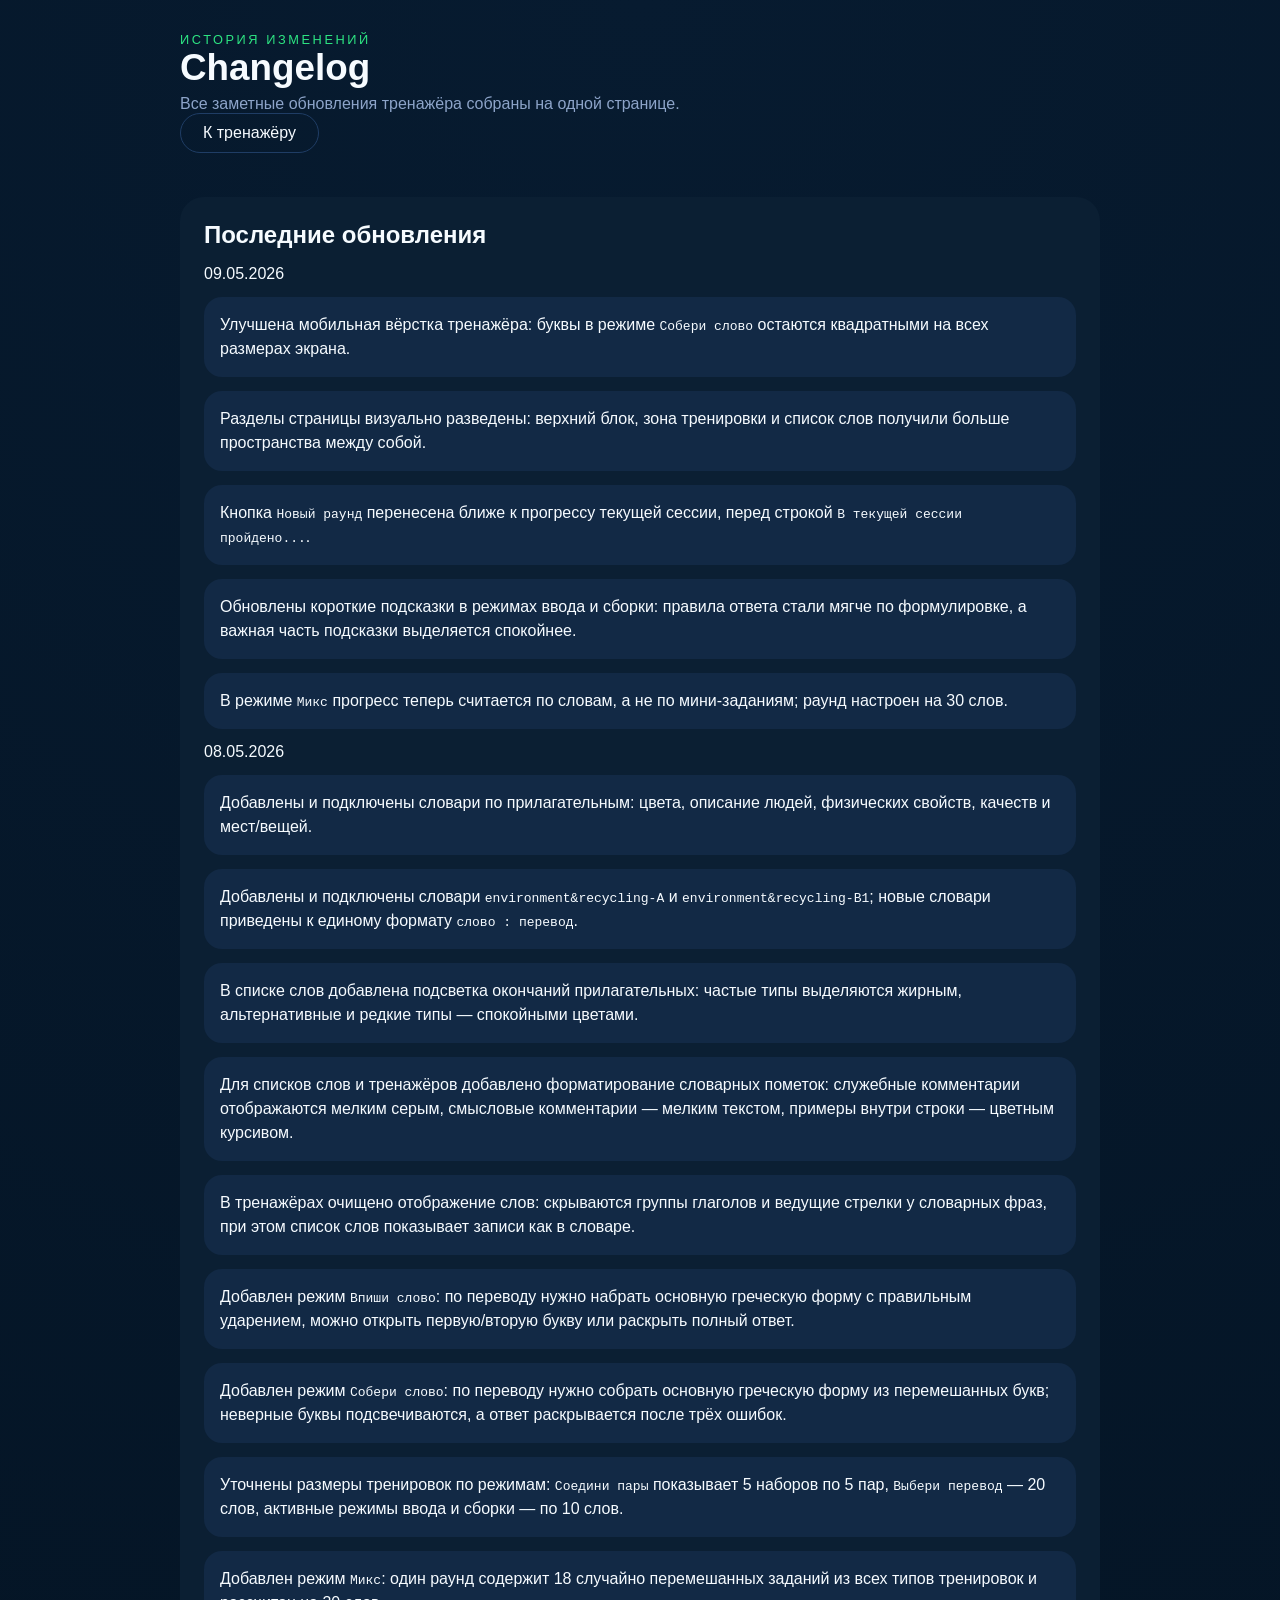
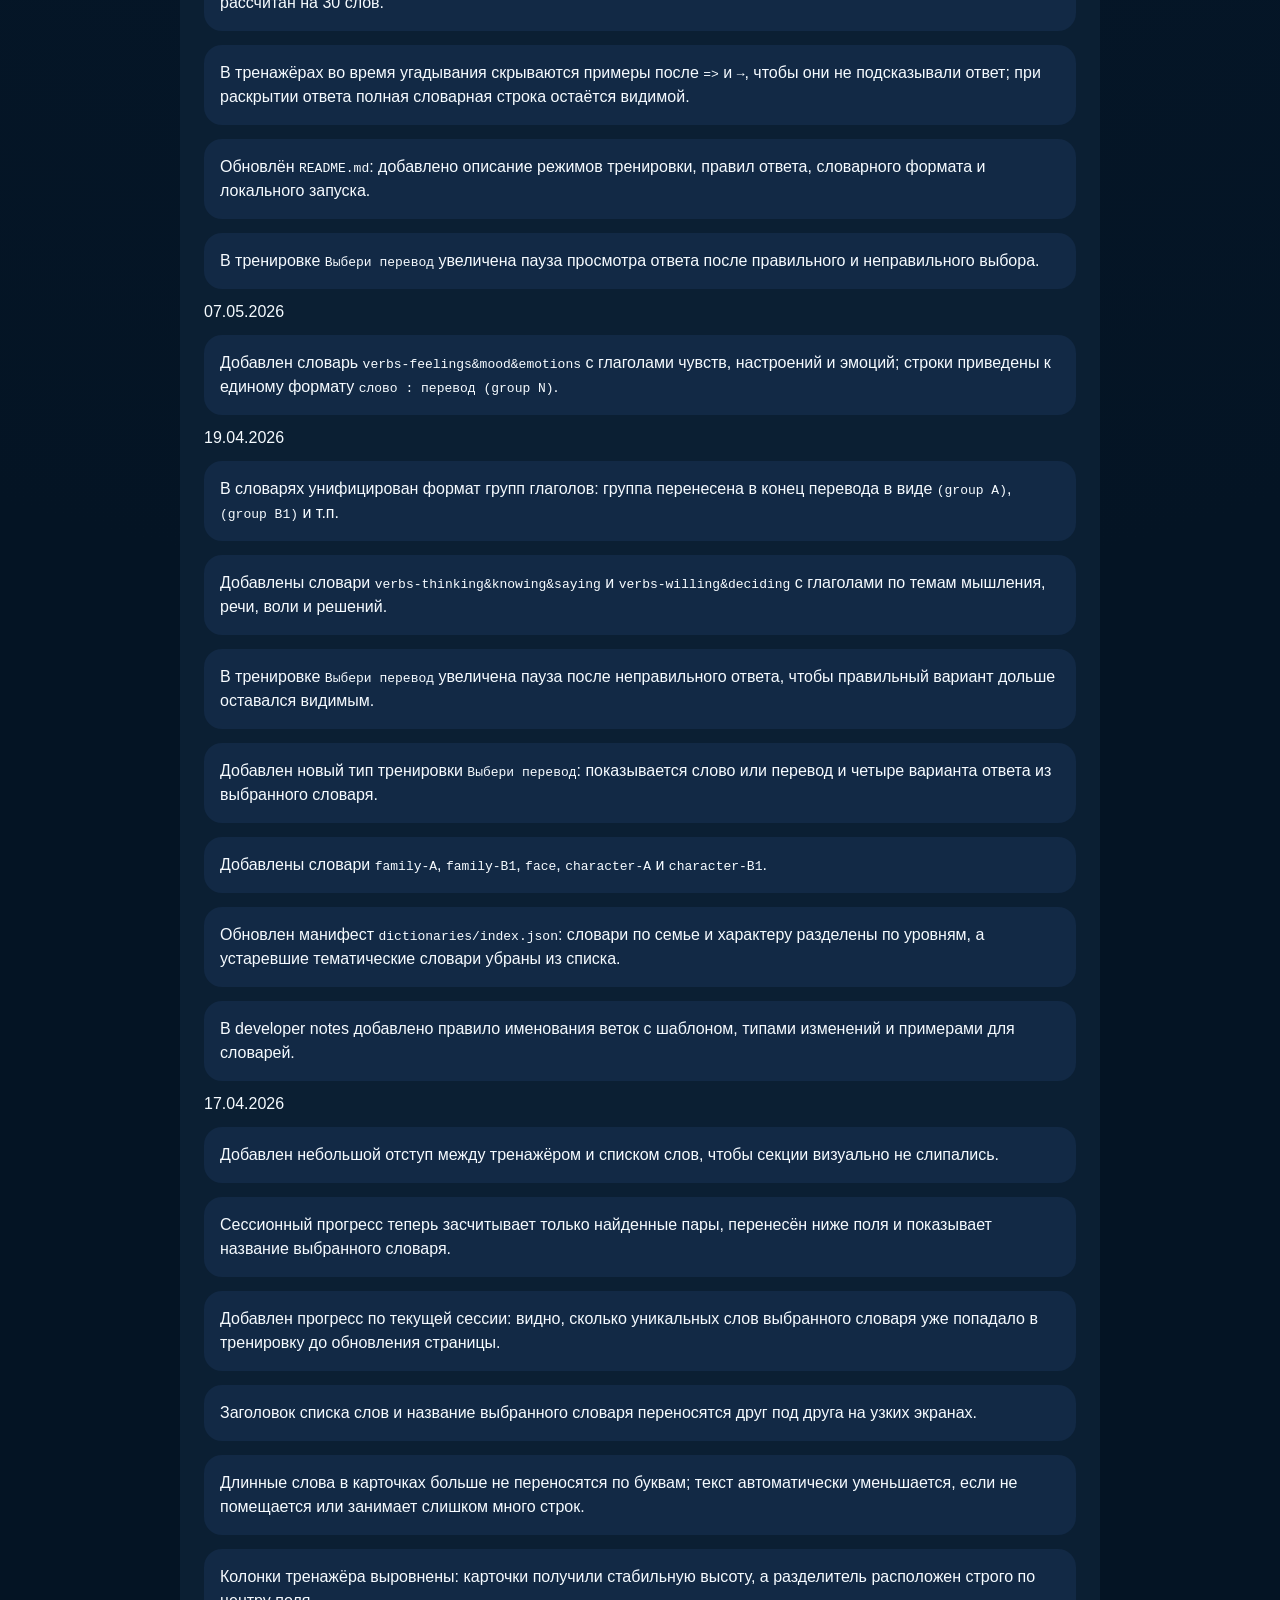
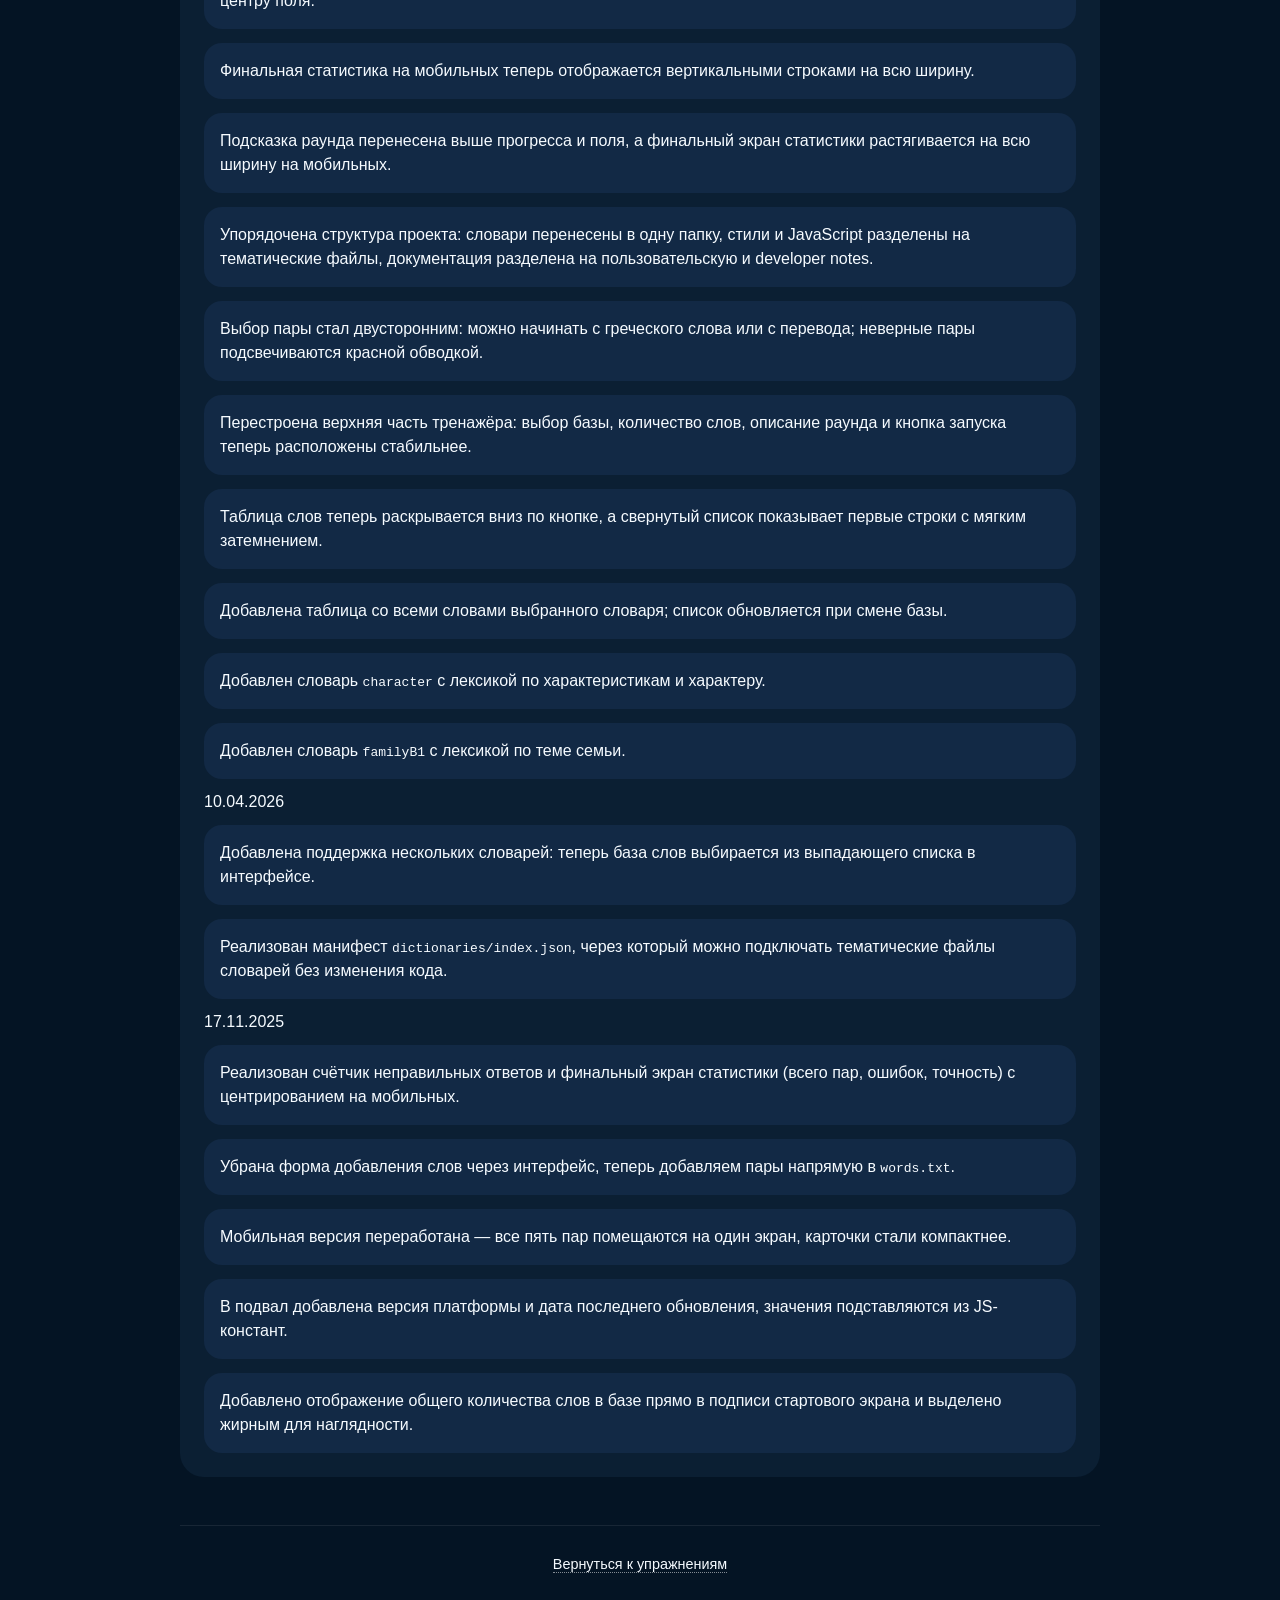
==== changelog.html @ 49ef71b6 "fix: improve mobile training layout and mix progress" ====
<!DOCTYPE html>
<html lang="ru">
<head>
  <meta charset="UTF-8" />
  <meta name="viewport" content="width=device-width, initial-scale=1.0" />
  <title>Greek Match Trainer — Changelog</title>
  <link rel="stylesheet" href="src/styles/main.css" />
</head>
<body>
  <main class="app">
    <header class="hero">
      <div>
        <p class="tag">История изменений</p>
        <h1>Changelog</h1>
        <p class="subtitle">Все заметные обновления тренажёра собраны на одной странице.</p>
      </div>
      <button class="secondary" type="button" onclick="window.location.href='index.html';">К тренажёру</button>
    </header>

    <section class="changelog-section">
      <h2>Последние обновления</h2>
      <ul class="changelog-list">
        09.05.2026
        <li>Улучшена мобильная вёрстка тренажёра: буквы в режиме <code>Собери слово</code> остаются квадратными на всех размерах экрана.</li>
        <li>Разделы страницы визуально разведены: верхний блок, зона тренировки и список слов получили больше пространства между собой.</li>
        <li>Кнопка <code>Новый раунд</code> перенесена ближе к прогрессу текущей сессии, перед строкой <code>В текущей сессии пройдено...</code>.</li>
        <li>Обновлены короткие подсказки в режимах ввода и сборки: правила ответа стали мягче по формулировке, а важная часть подсказки выделяется спокойнее.</li>
        <li>В режиме <code>Микс</code> прогресс теперь считается по словам, а не по мини-заданиям; раунд настроен на 30 слов.</li>
        08.05.2026
        <li>Добавлены и подключены словари по прилагательным: цвета, описание людей, физических свойств, качеств и мест/вещей.</li>
        <li>Добавлены и подключены словари <code>environment&amp;recycling-A</code> и <code>environment&amp;recycling-B1</code>; новые словари приведены к единому формату <code>слово : перевод</code>.</li>
        <li>В списке слов добавлена подсветка окончаний прилагательных: частые типы выделяются жирным, альтернативные и редкие типы — спокойными цветами.</li>
        <li>Для списков слов и тренажёров добавлено форматирование словарных пометок: служебные комментарии отображаются мелким серым, смысловые комментарии — мелким текстом, примеры внутри строки — цветным курсивом.</li>
        <li>В тренажёрах очищено отображение слов: скрываются группы глаголов и ведущие стрелки у словарных фраз, при этом список слов показывает записи как в словаре.</li>
        <li>Добавлен режим <code>Впиши слово</code>: по переводу нужно набрать основную греческую форму с правильным ударением, можно открыть первую/вторую букву или раскрыть полный ответ.</li>
        <li>Добавлен режим <code>Собери слово</code>: по переводу нужно собрать основную греческую форму из перемешанных букв; неверные буквы подсвечиваются, а ответ раскрывается после трёх ошибок.</li>
        <li>Уточнены размеры тренировок по режимам: <code>Соедини пары</code> показывает 5 наборов по 5 пар, <code>Выбери перевод</code> — 20 слов, активные режимы ввода и сборки — по 10 слов.</li>
        <li>Добавлен режим <code>Микс</code>: один раунд содержит 18 случайно перемешанных заданий из всех типов тренировок и рассчитан на 30 слов.</li>
        <li>В тренажёрах во время угадывания скрываются примеры после <code>=&gt;</code> и <code>→</code>, чтобы они не подсказывали ответ; при раскрытии ответа полная словарная строка остаётся видимой.</li>
        <li>Обновлён <code>README.md</code>: добавлено описание режимов тренировки, правил ответа, словарного формата и локального запуска.</li>
        <li>В тренировке <code>Выбери перевод</code> увеличена пауза просмотра ответа после правильного и неправильного выбора.</li>
        07.05.2026
        <li>Добавлен словарь <code>verbs-feelings&amp;mood&amp;emotions</code> с глаголами чувств, настроений и эмоций; строки приведены к единому формату <code>слово : перевод (group N)</code>.</li>
        19.04.2026
        <li>В словарях унифицирован формат групп глаголов: группа перенесена в конец перевода в виде <code>(group A)</code>, <code>(group B1)</code> и т.п.</li>
        <li>Добавлены словари <code>verbs-thinking&amp;knowing&amp;saying</code> и <code>verbs-willing&amp;deciding</code> с глаголами по темам мышления, речи, воли и решений.</li>
        <li>В тренировке <code>Выбери перевод</code> увеличена пауза после неправильного ответа, чтобы правильный вариант дольше оставался видимым.</li>
        <li>Добавлен новый тип тренировки <code>Выбери перевод</code>: показывается слово или перевод и четыре варианта ответа из выбранного словаря.</li>
        <li>Добавлены словари <code>family-A</code>, <code>family-B1</code>, <code>face</code>, <code>character-A</code> и <code>character-B1</code>.</li>
        <li>Обновлен манифест <code>dictionaries/index.json</code>: словари по семье и характеру разделены по уровням, а устаревшие тематические словари убраны из списка.</li>
        <li>В developer notes добавлено правило именования веток с шаблоном, типами изменений и примерами для словарей.</li>
        17.04.2026
        <li>Добавлен небольшой отступ между тренажёром и списком слов, чтобы секции визуально не слипались.</li>
        <li>Сессионный прогресс теперь засчитывает только найденные пары, перенесён ниже поля и показывает название выбранного словаря.</li>
        <li>Добавлен прогресс по текущей сессии: видно, сколько уникальных слов выбранного словаря уже попадало в тренировку до обновления страницы.</li>
        <li>Заголовок списка слов и название выбранного словаря переносятся друг под друга на узких экранах.</li>
        <li>Длинные слова в карточках больше не переносятся по буквам; текст автоматически уменьшается, если не помещается или занимает слишком много строк.</li>
        <li>Колонки тренажёра выровнены: карточки получили стабильную высоту, а разделитель расположен строго по центру поля.</li>
        <li>Финальная статистика на мобильных теперь отображается вертикальными строками на всю ширину.</li>
        <li>Подсказка раунда перенесена выше прогресса и поля, а финальный экран статистики растягивается на всю ширину на мобильных.</li>
        <li>Упорядочена структура проекта: словари перенесены в одну папку, стили и JavaScript разделены на тематические файлы, документация разделена на пользовательскую и developer notes.</li>
        <li>Выбор пары стал двусторонним: можно начинать с греческого слова или с перевода; неверные пары подсвечиваются красной обводкой.</li>
        <li>Перестроена верхняя часть тренажёра: выбор базы, количество слов, описание раунда и кнопка запуска теперь расположены стабильнее.</li>
        <li>Таблица слов теперь раскрывается вниз по кнопке, а свернутый список показывает первые строки с мягким затемнением.</li>
        <li>Добавлена таблица со всеми словами выбранного словаря; список обновляется при смене базы.</li>
        <li>Добавлен словарь <code>character</code> с лексикой по характеристикам и характеру.</li>
        <li>Добавлен словарь <code>familyB1</code> с лексикой по теме семьи.</li>
        10.04.2026
        <li>Добавлена поддержка нескольких словарей: теперь база слов выбирается из выпадающего списка в интерфейсе.</li>
        <li>Реализован манифест <code>dictionaries/index.json</code>, через который можно подключать тематические файлы словарей без изменения кода.</li>
        17.11.2025
        <li>Реализован счётчик неправильных ответов и финальный экран статистики (всего пар, ошибок, точность) с центрированием на мобильных.</li>
        <li>Убрана форма добавления слов через интерфейс, теперь добавляем пары напрямую в <code>words.txt</code>.</li>
        <li>Мобильная версия переработана — все пять пар помещаются на один экран, карточки стали компактнее.</li>
        <li>В подвал добавлена версия платформы и дата последнего обновления, значения подставляются из JS-констант.</li>
        <li>Добавлено отображение общего количества слов в базе прямо в подписи стартового экрана и выделено жирным для наглядности.</li>
      </ul>
    </section>

    <footer class="app-footer">
      <p><a class="app-footer__link" href="index.html">Вернуться к упражнениям</a></p>
    </footer>
  </main>
</body>
</html>
---- src/styles/main.css ----
@import "./variables.css";
@import "./base.css";
@import "./layout.css";
@import "./components.css";
@import "./responsive.css";
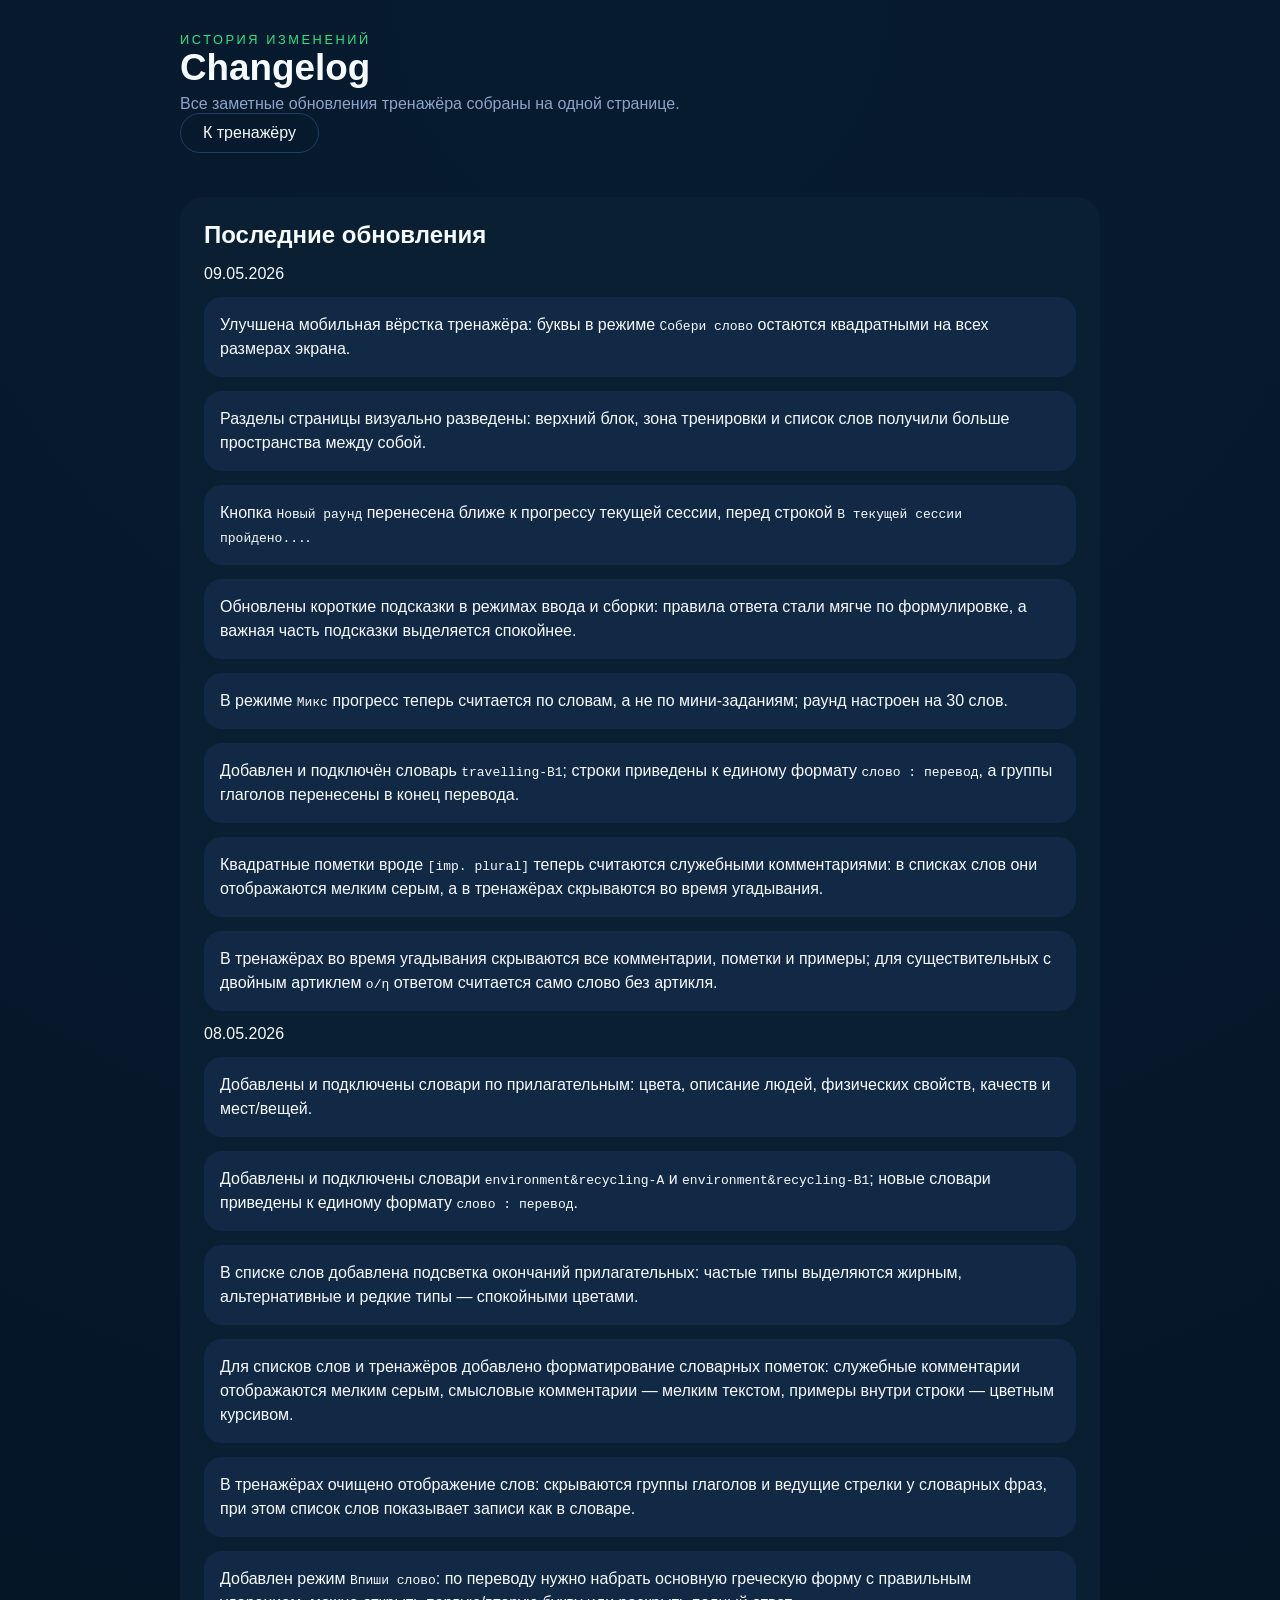
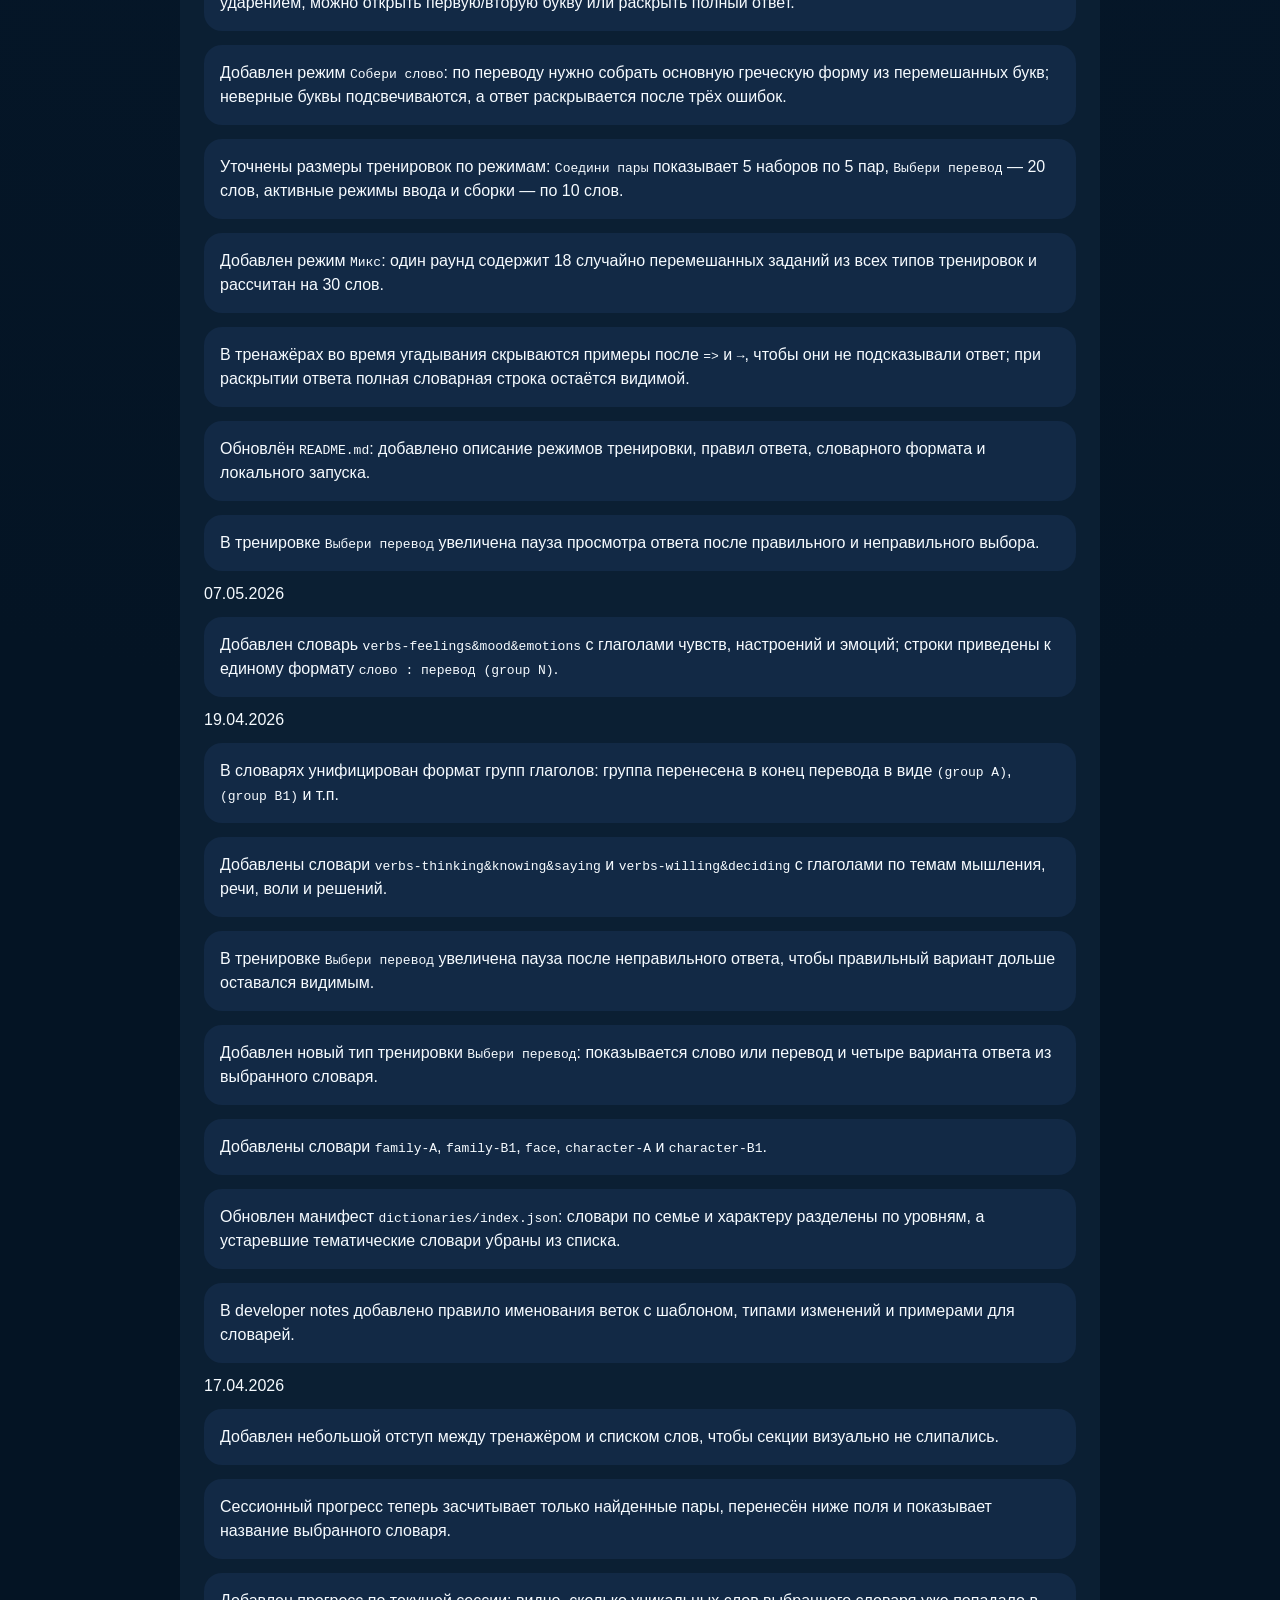
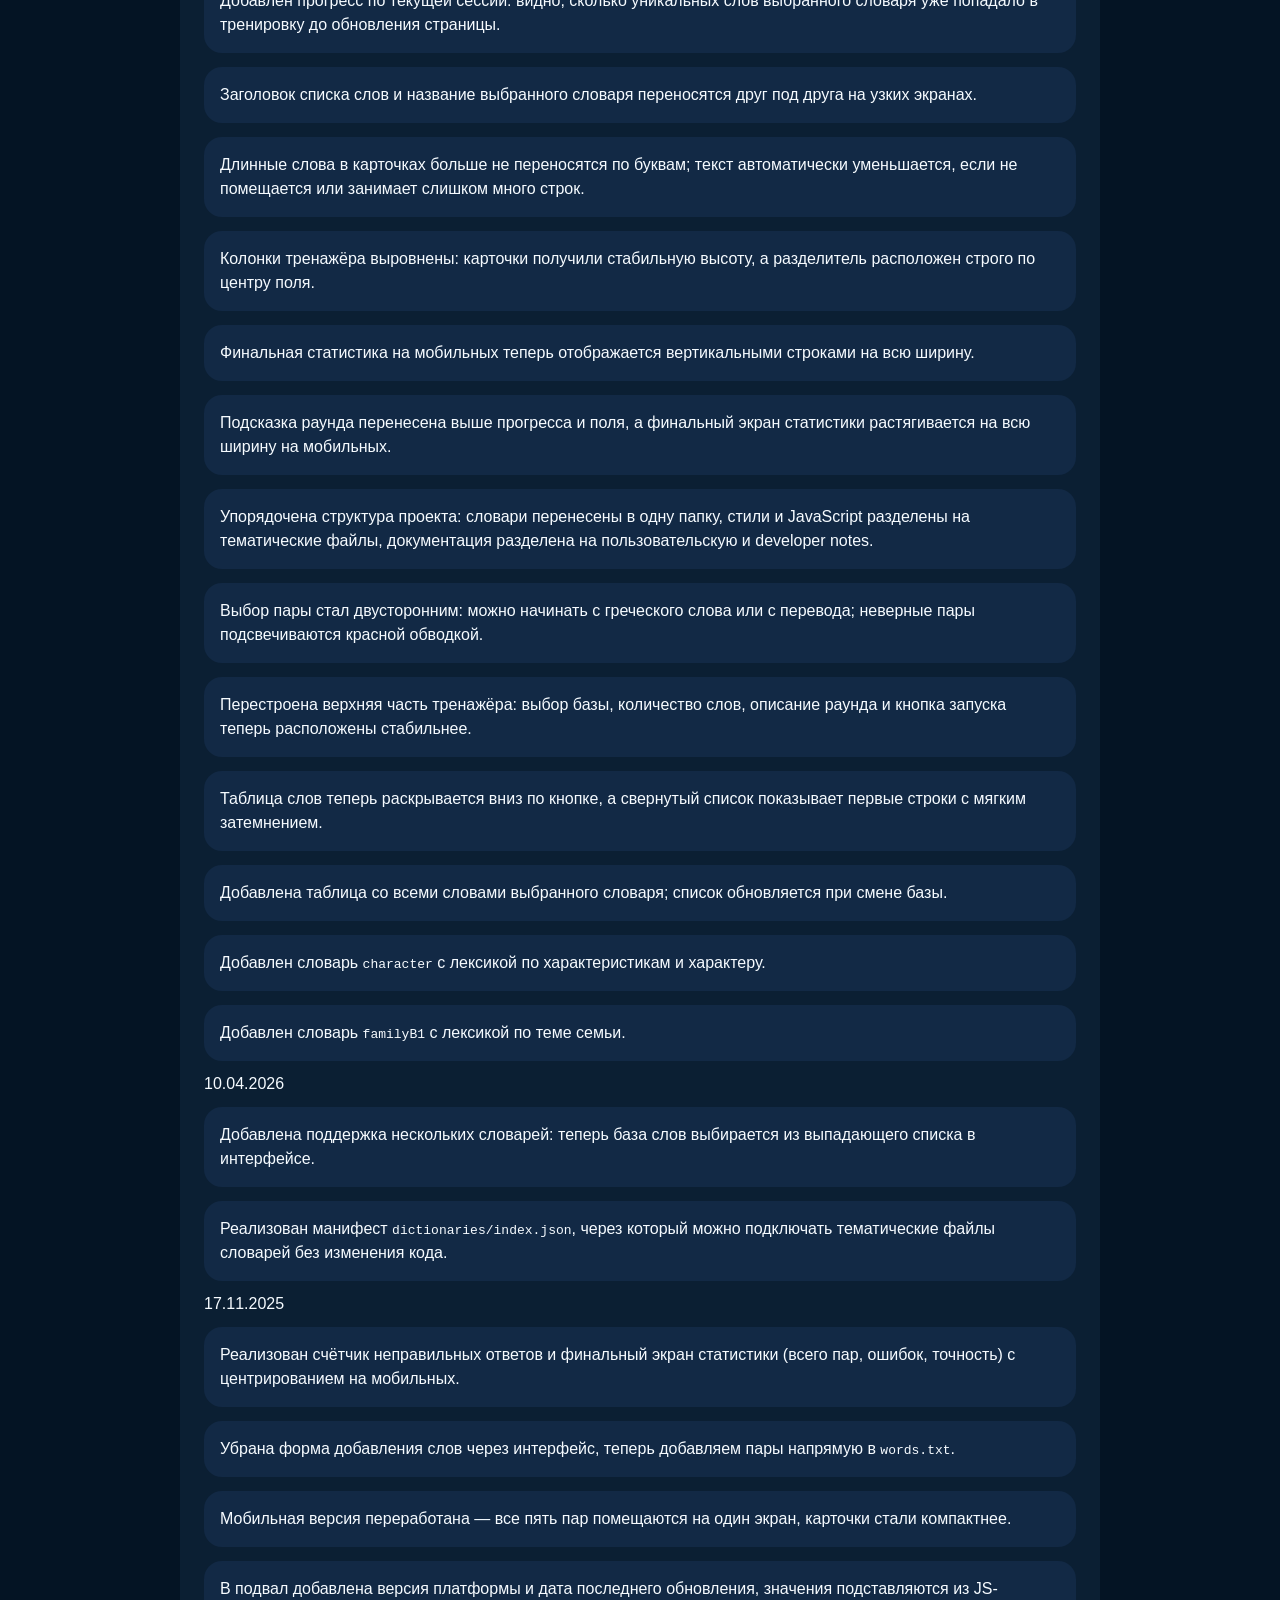
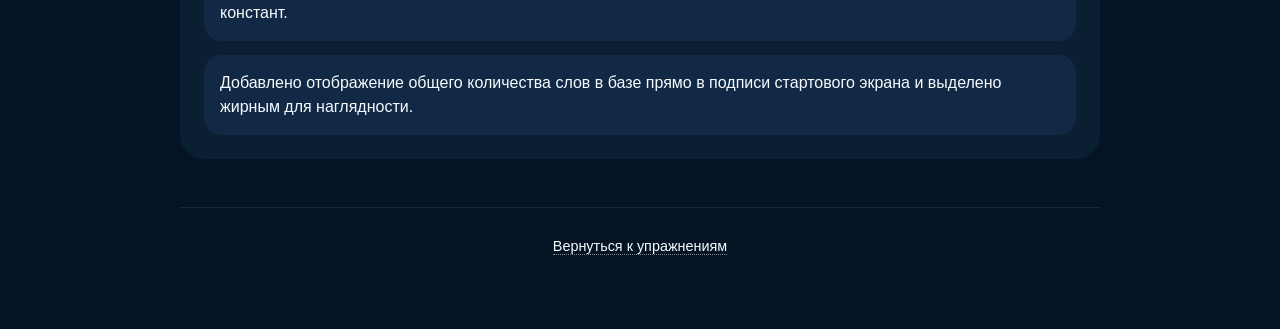
==== commit 332ade2a: "feat: add travelling B1 dictionary" ====
--- a/changelog.html
+++ b/changelog.html
@@ -26,6 +26,9 @@
         <li>Кнопка <code>Новый раунд</code> перенесена ближе к прогрессу текущей сессии, перед строкой <code>В текущей сессии пройдено...</code>.</li>
         <li>Обновлены короткие подсказки в режимах ввода и сборки: правила ответа стали мягче по формулировке, а важная часть подсказки выделяется спокойнее.</li>
         <li>В режиме <code>Микс</code> прогресс теперь считается по словам, а не по мини-заданиям; раунд настроен на 30 слов.</li>
+        <li>Добавлен и подключён словарь <code>travelling-B1</code>; строки приведены к единому формату <code>слово : перевод</code>, а группы глаголов перенесены в конец перевода.</li>
+        <li>Квадратные пометки вроде <code>[imp. plural]</code> теперь считаются служебными комментариями: в списках слов они отображаются мелким серым, а в тренажёрах скрываются во время угадывания.</li>
+        <li>В тренажёрах во время угадывания скрываются все комментарии, пометки и примеры; для существительных с двойным артиклем <code>ο/η</code> ответом считается само слово без артикля.</li>
         08.05.2026
         <li>Добавлены и подключены словари по прилагательным: цвета, описание людей, физических свойств, качеств и мест/вещей.</li>
         <li>Добавлены и подключены словари <code>environment&amp;recycling-A</code> и <code>environment&amp;recycling-B1</code>; новые словари приведены к единому формату <code>слово : перевод</code>.</li>
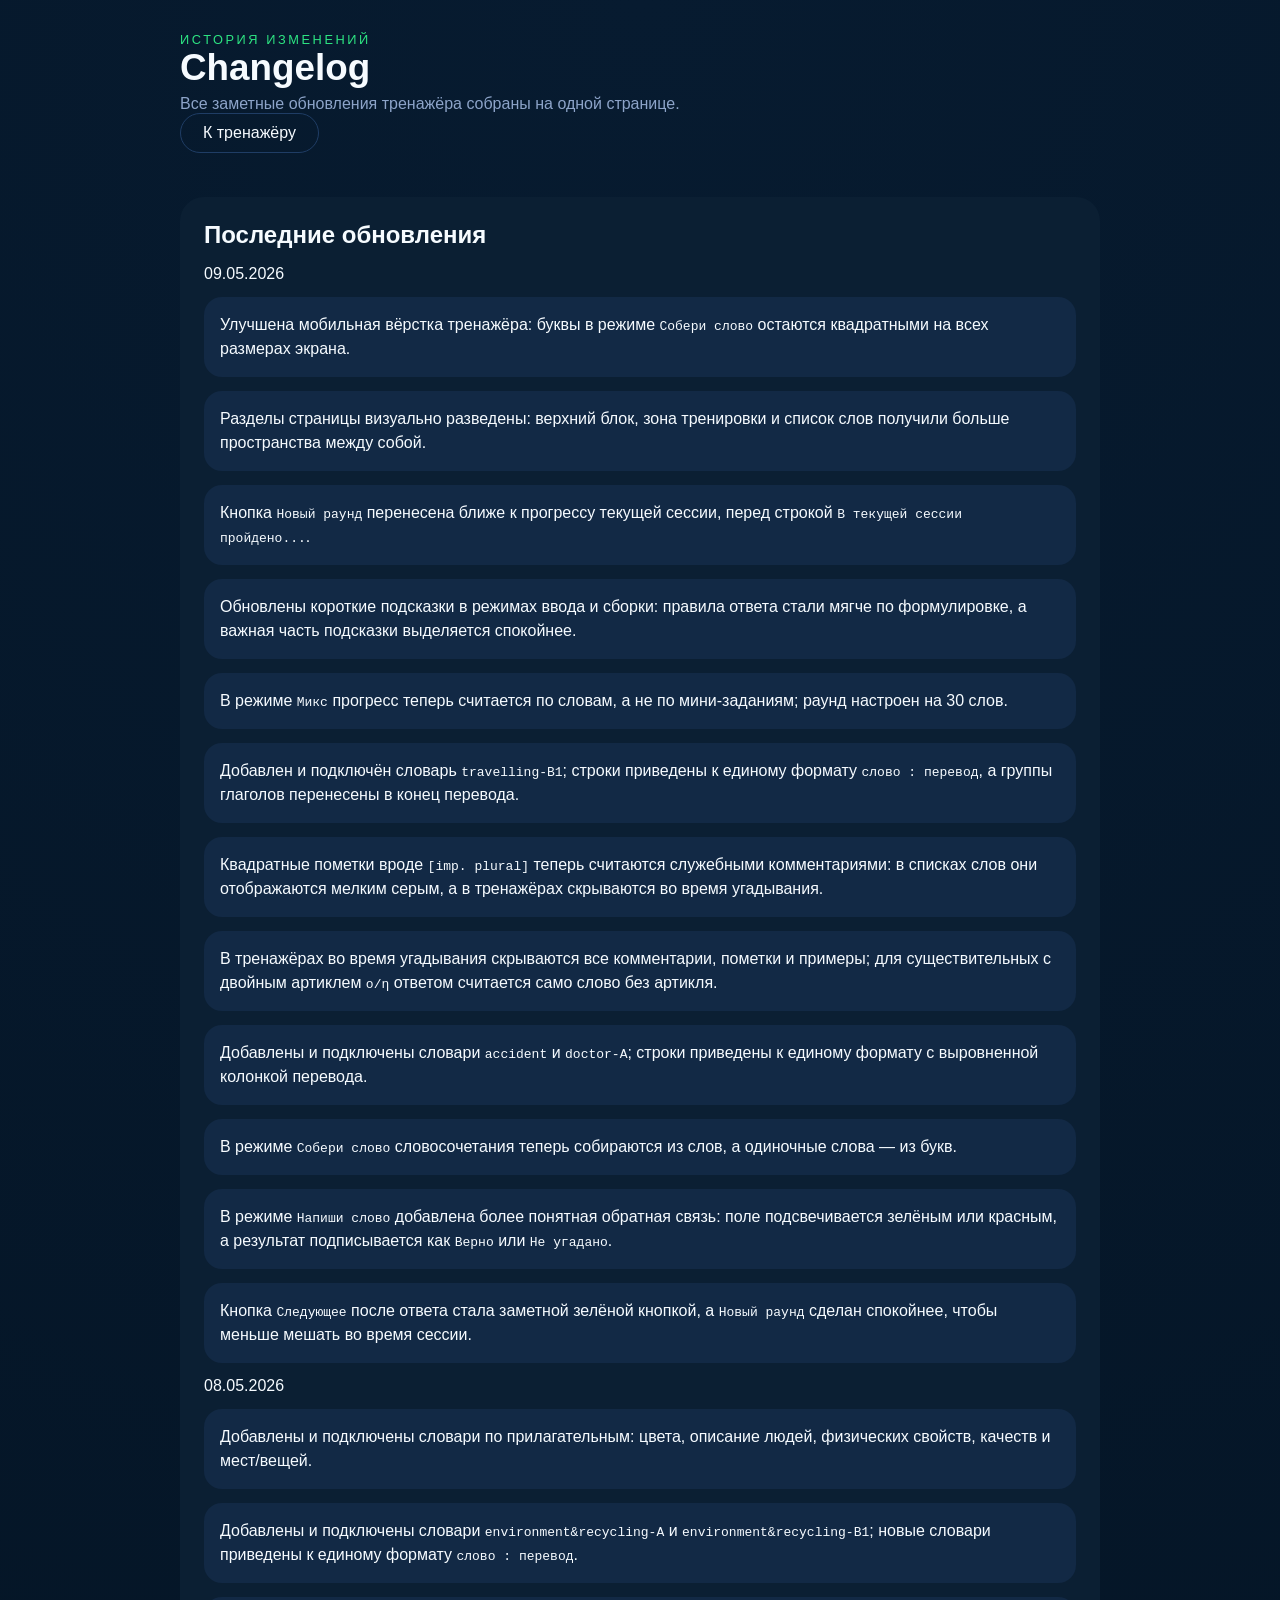
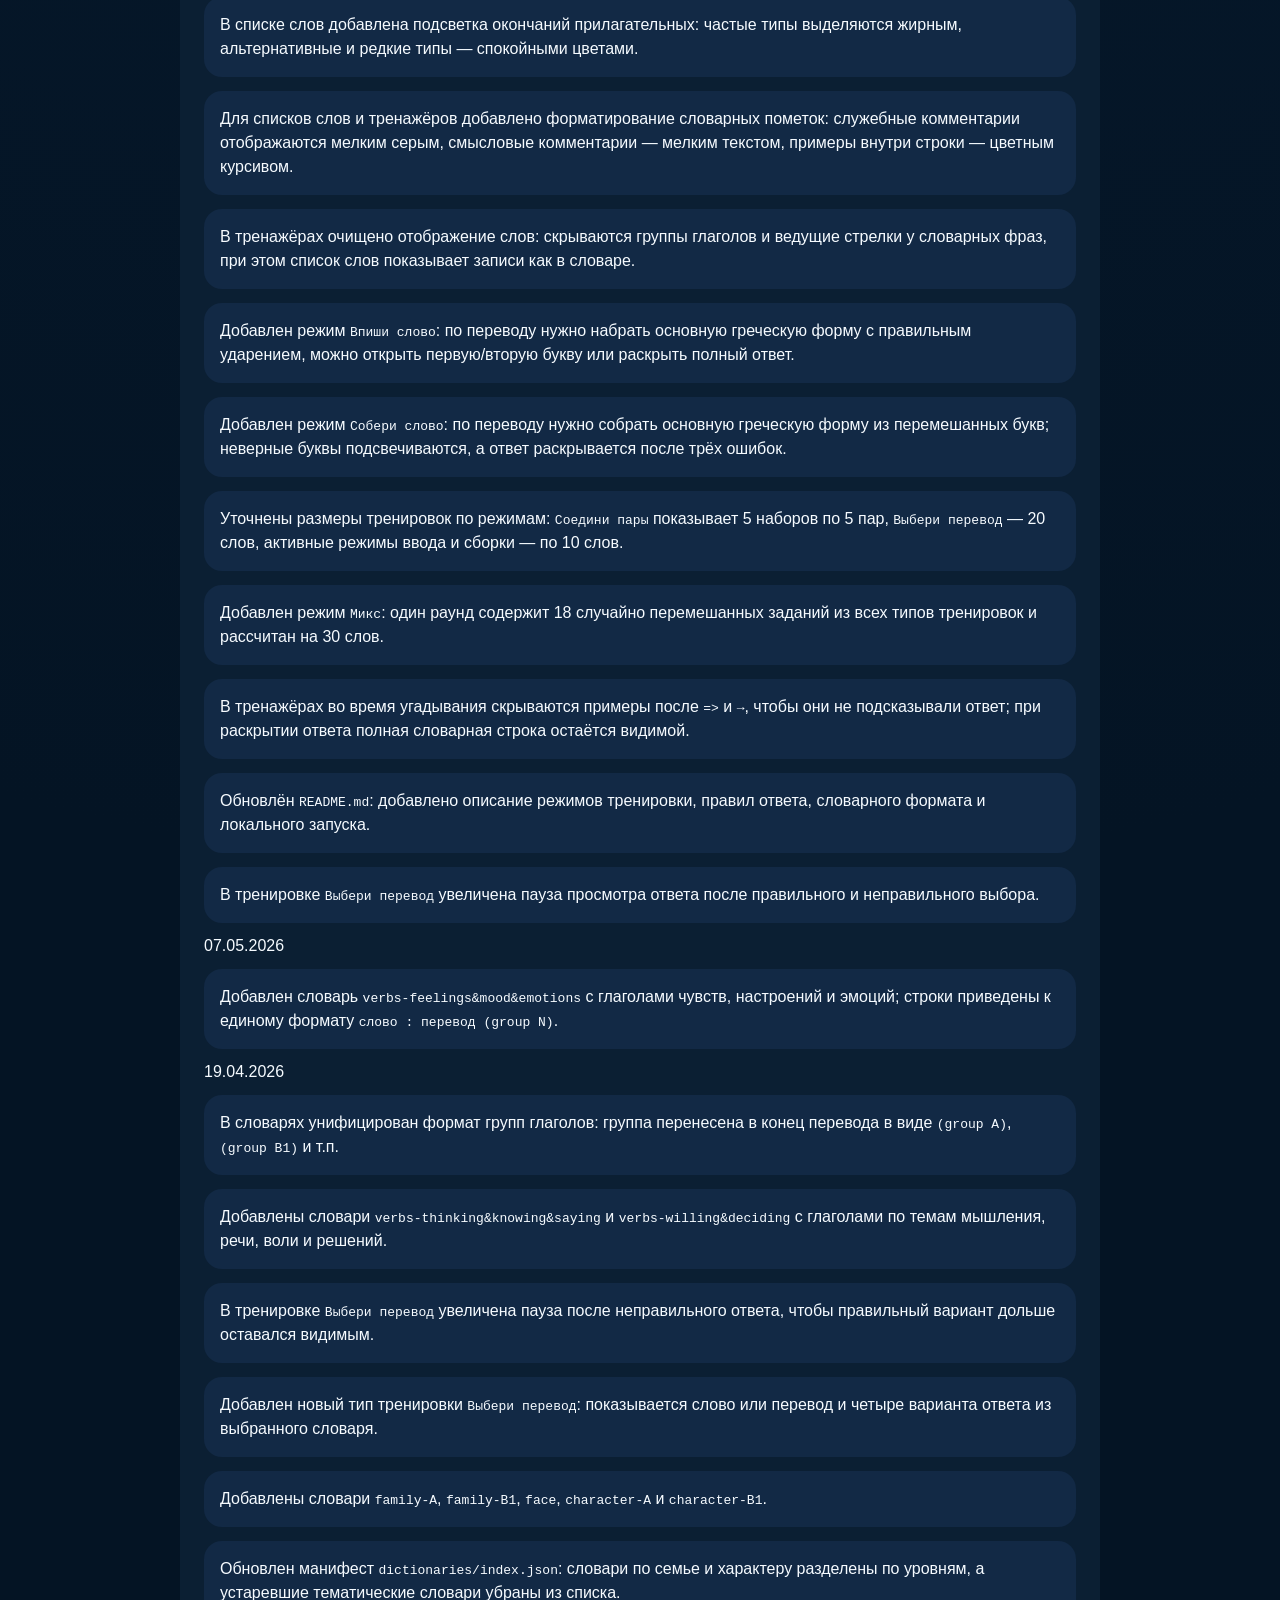
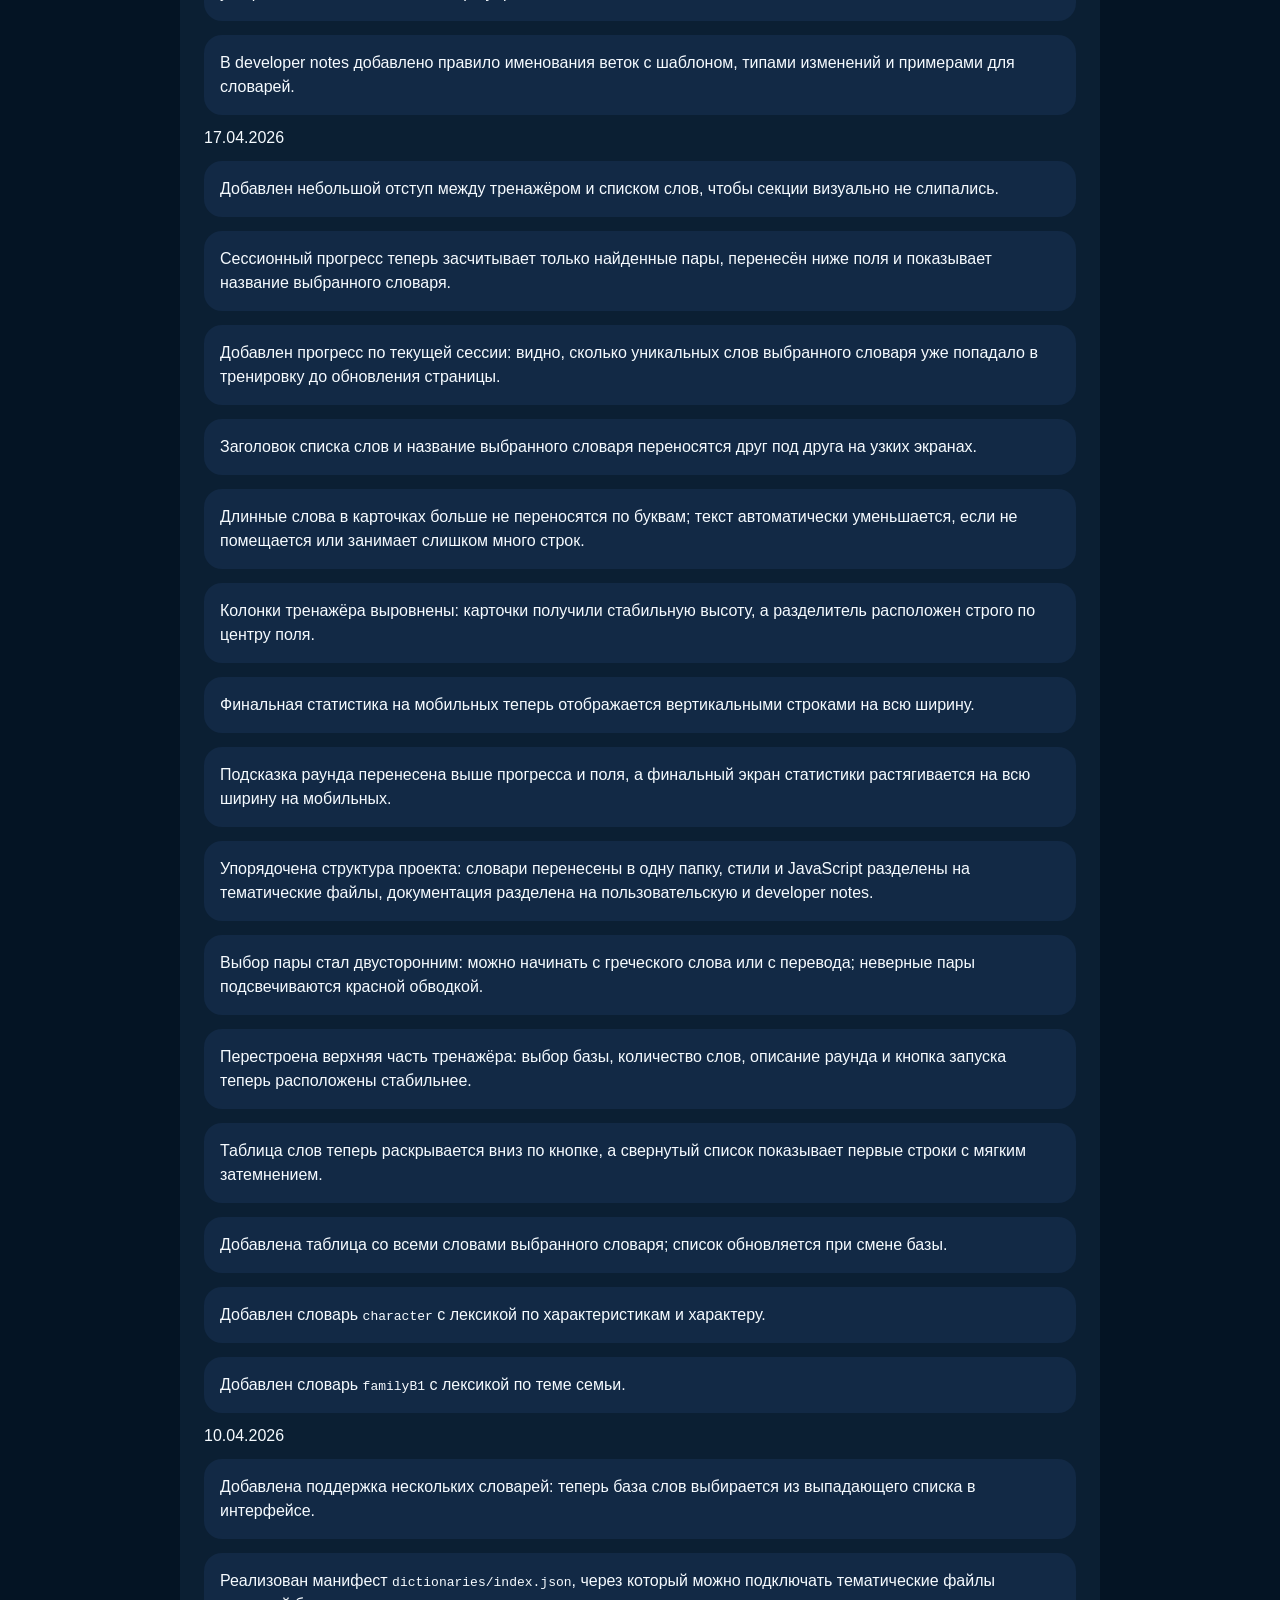
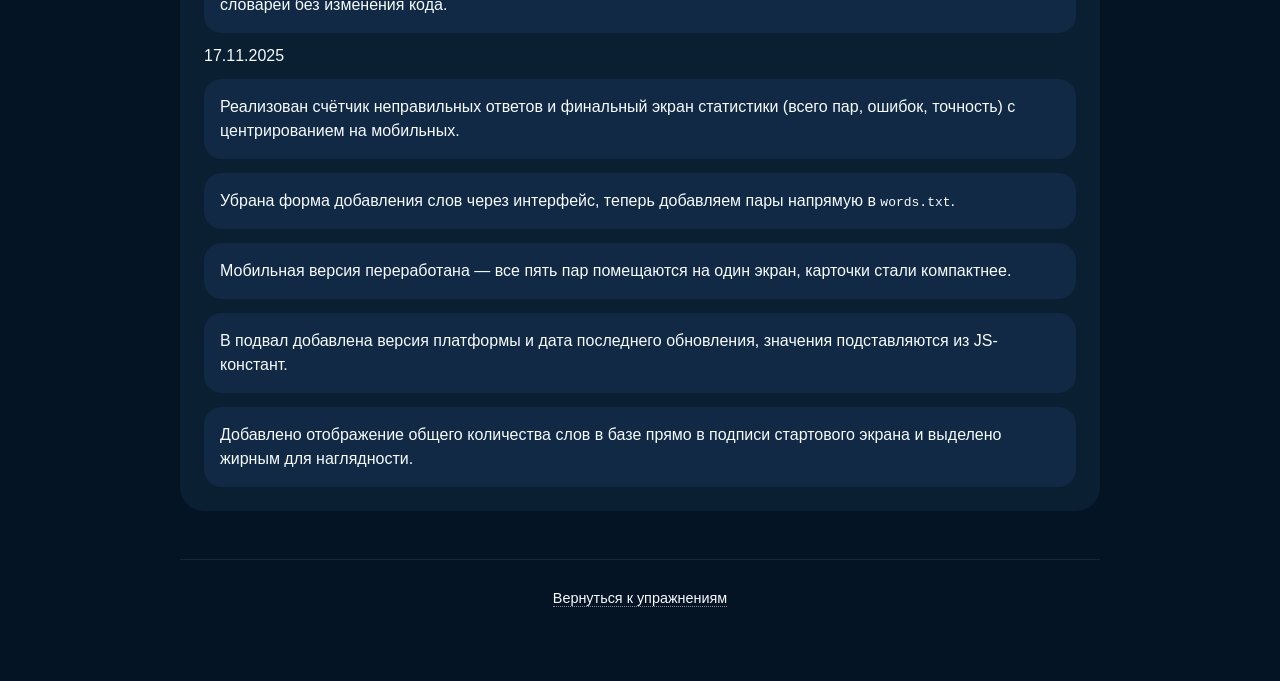
==== commit 5f1ba04a: "feat: added health topic dictionaries and improved trainers" ====
--- a/changelog.html
+++ b/changelog.html
@@ -29,6 +29,10 @@
         <li>Добавлен и подключён словарь <code>travelling-B1</code>; строки приведены к единому формату <code>слово : перевод</code>, а группы глаголов перенесены в конец перевода.</li>
         <li>Квадратные пометки вроде <code>[imp. plural]</code> теперь считаются служебными комментариями: в списках слов они отображаются мелким серым, а в тренажёрах скрываются во время угадывания.</li>
         <li>В тренажёрах во время угадывания скрываются все комментарии, пометки и примеры; для существительных с двойным артиклем <code>ο/η</code> ответом считается само слово без артикля.</li>
+        <li>Добавлены и подключены словари <code>accident</code> и <code>doctor-Α</code>; строки приведены к единому формату с выровненной колонкой перевода.</li>
+        <li>В режиме <code>Собери слово</code> словосочетания теперь собираются из слов, а одиночные слова — из букв.</li>
+        <li>В режиме <code>Напиши слово</code> добавлена более понятная обратная связь: поле подсвечивается зелёным или красным, а результат подписывается как <code>Верно</code> или <code>Не угадано</code>.</li>
+        <li>Кнопка <code>Следующее</code> после ответа стала заметной зелёной кнопкой, а <code>Новый раунд</code> сделан спокойнее, чтобы меньше мешать во время сессии.</li>
         08.05.2026
         <li>Добавлены и подключены словари по прилагательным: цвета, описание людей, физических свойств, качеств и мест/вещей.</li>
         <li>Добавлены и подключены словари <code>environment&amp;recycling-A</code> и <code>environment&amp;recycling-B1</code>; новые словари приведены к единому формату <code>слово : перевод</code>.</li>
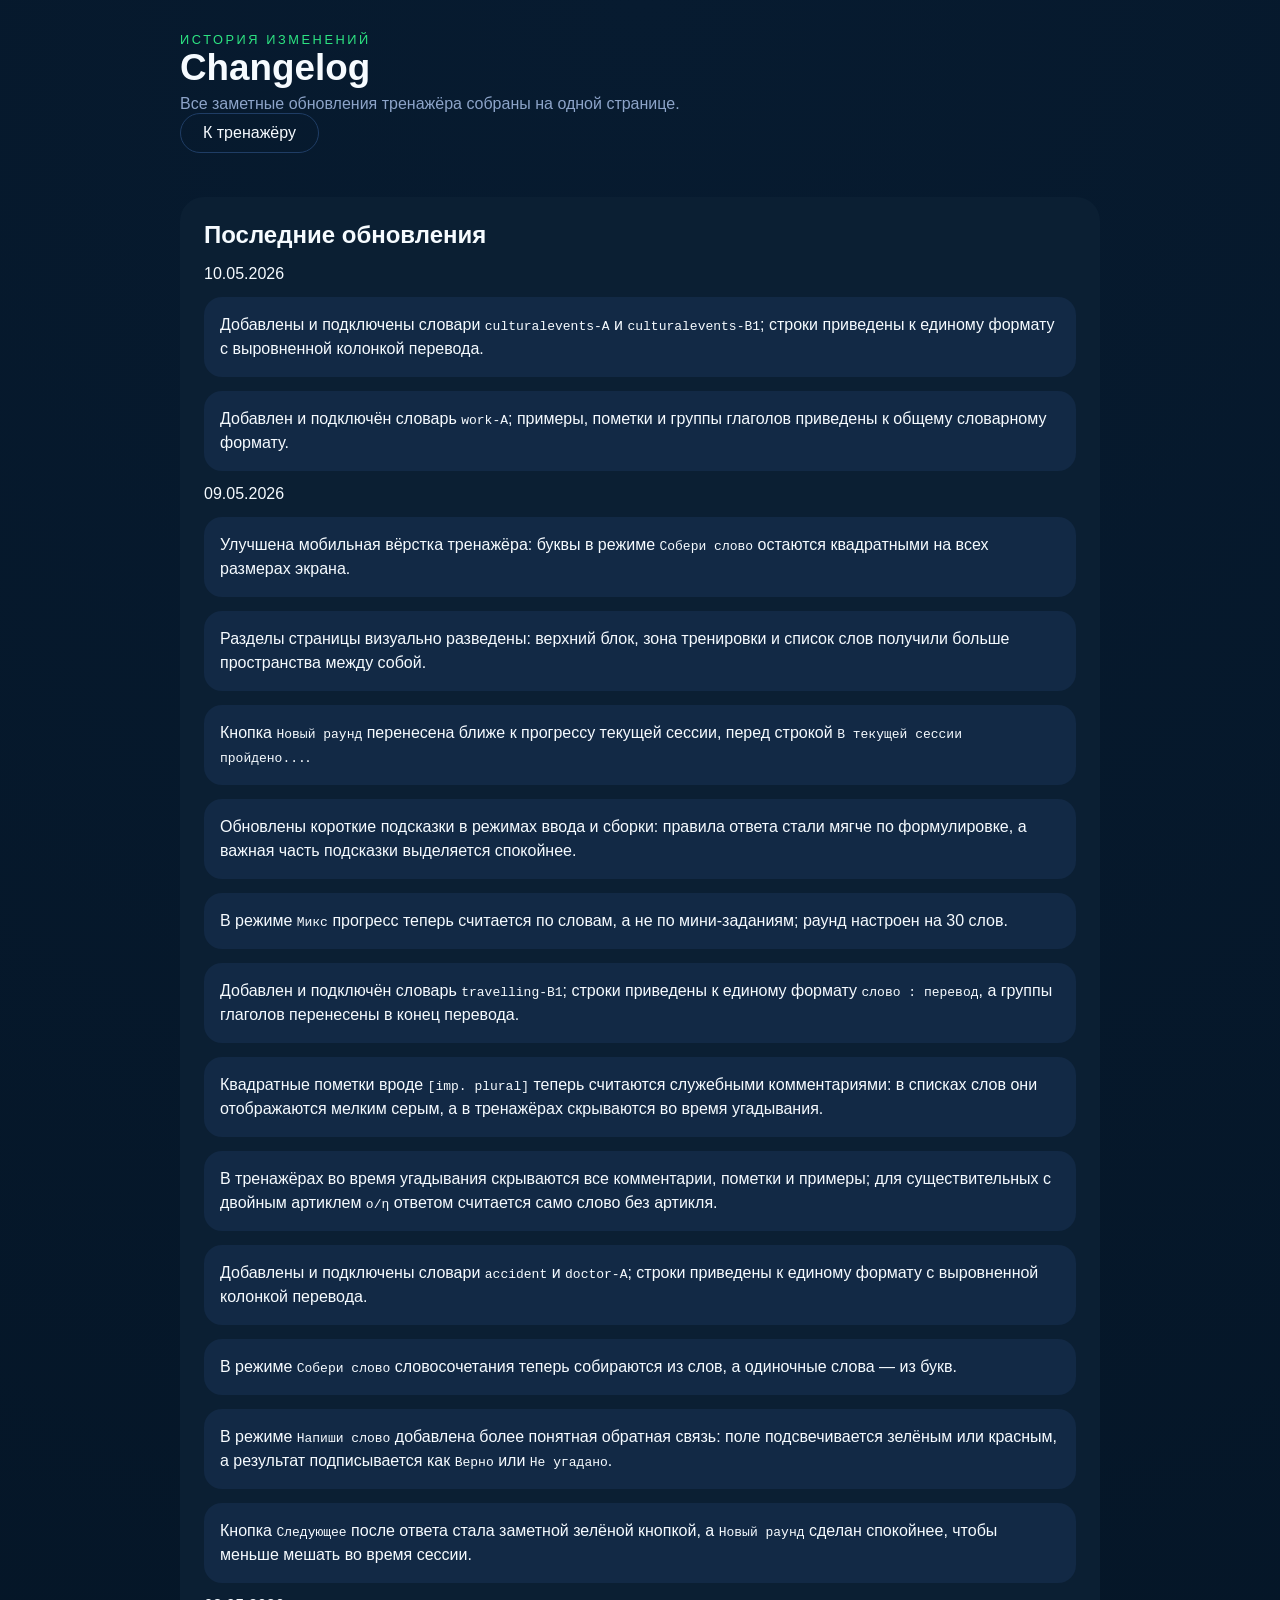
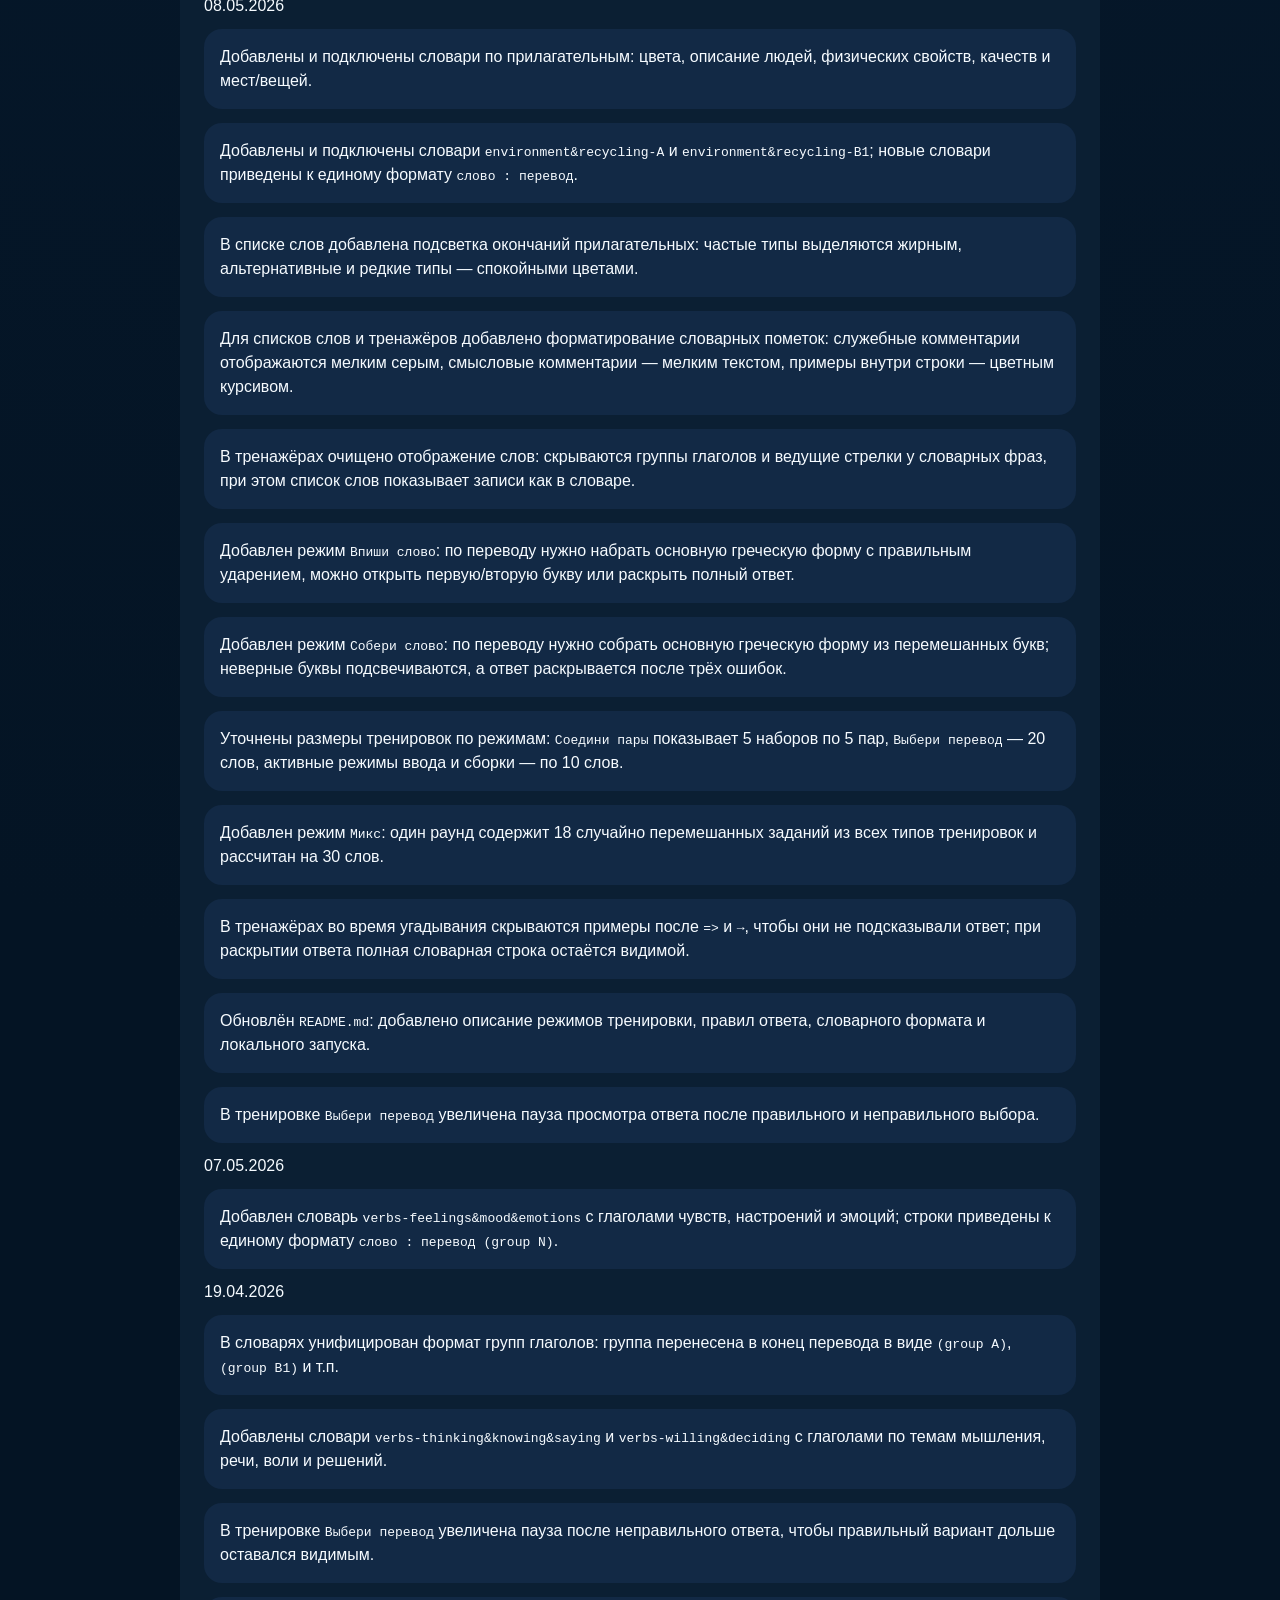
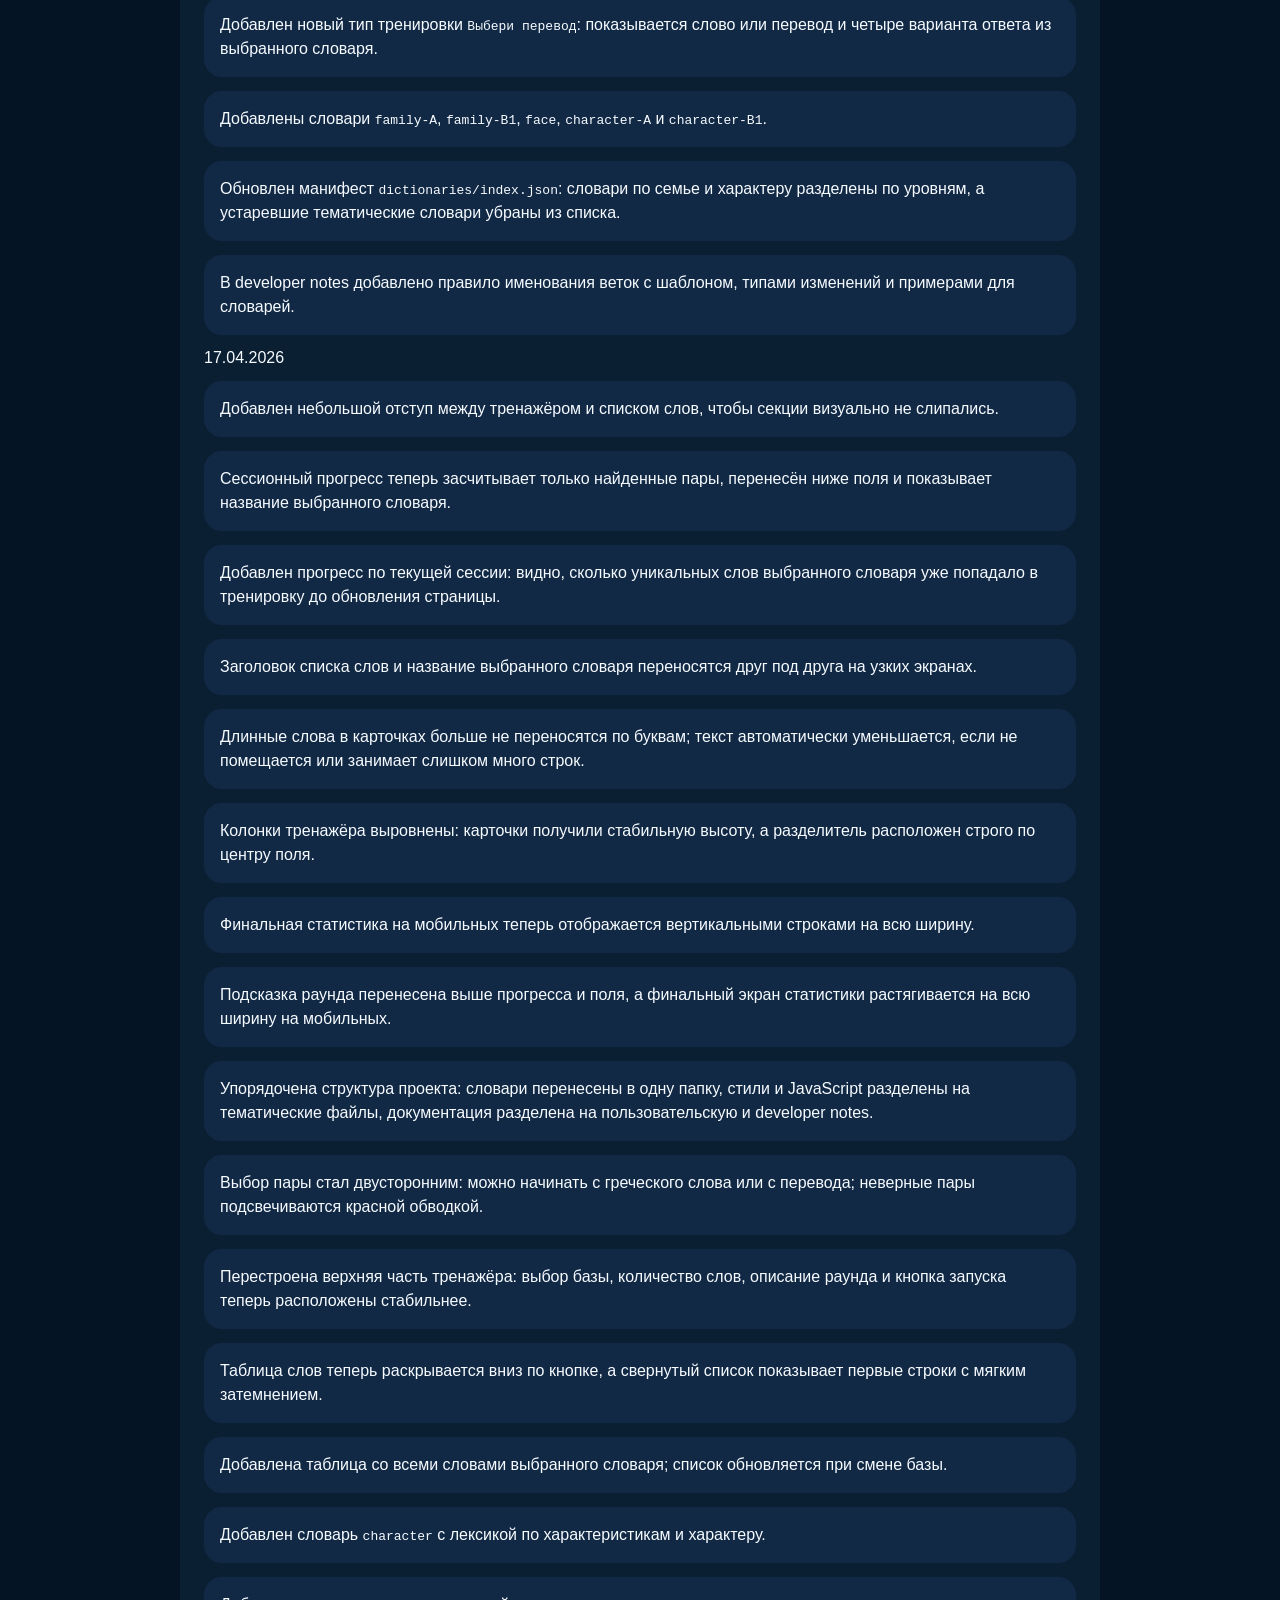
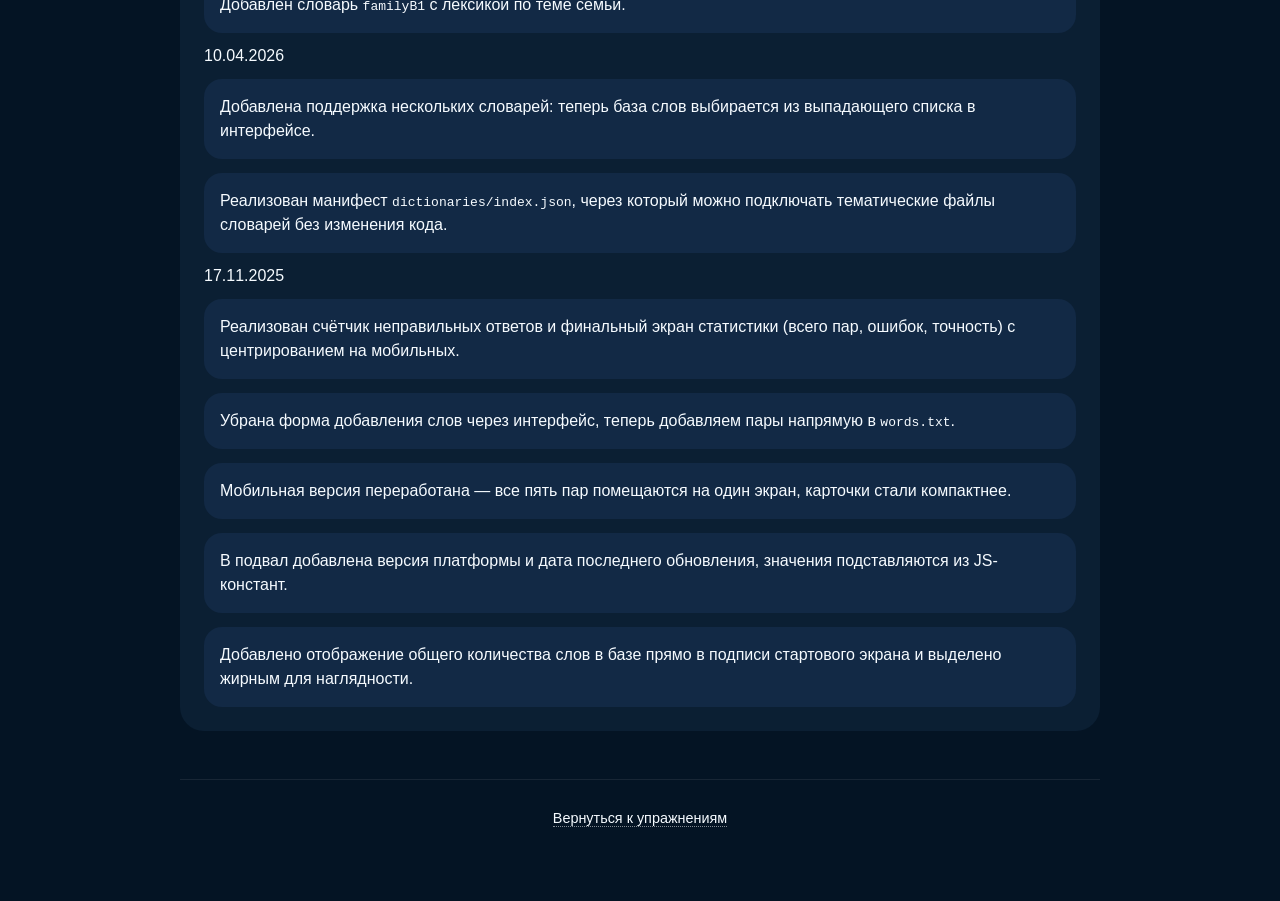
==== commit 66360f0f: "feat: added cultural events and work dictionaries" ====
--- a/changelog.html
+++ b/changelog.html
@@ -20,6 +20,9 @@
     <section class="changelog-section">
       <h2>Последние обновления</h2>
       <ul class="changelog-list">
+        10.05.2026
+        <li>Добавлены и подключены словари <code>culturalevents-Α</code> и <code>culturalevents-B1</code>; строки приведены к единому формату с выровненной колонкой перевода.</li>
+        <li>Добавлен и подключён словарь <code>work-Α</code>; примеры, пометки и группы глаголов приведены к общему словарному формату.</li>
         09.05.2026
         <li>Улучшена мобильная вёрстка тренажёра: буквы в режиме <code>Собери слово</code> остаются квадратными на всех размерах экрана.</li>
         <li>Разделы страницы визуально разведены: верхний блок, зона тренировки и список слов получили больше пространства между собой.</li>
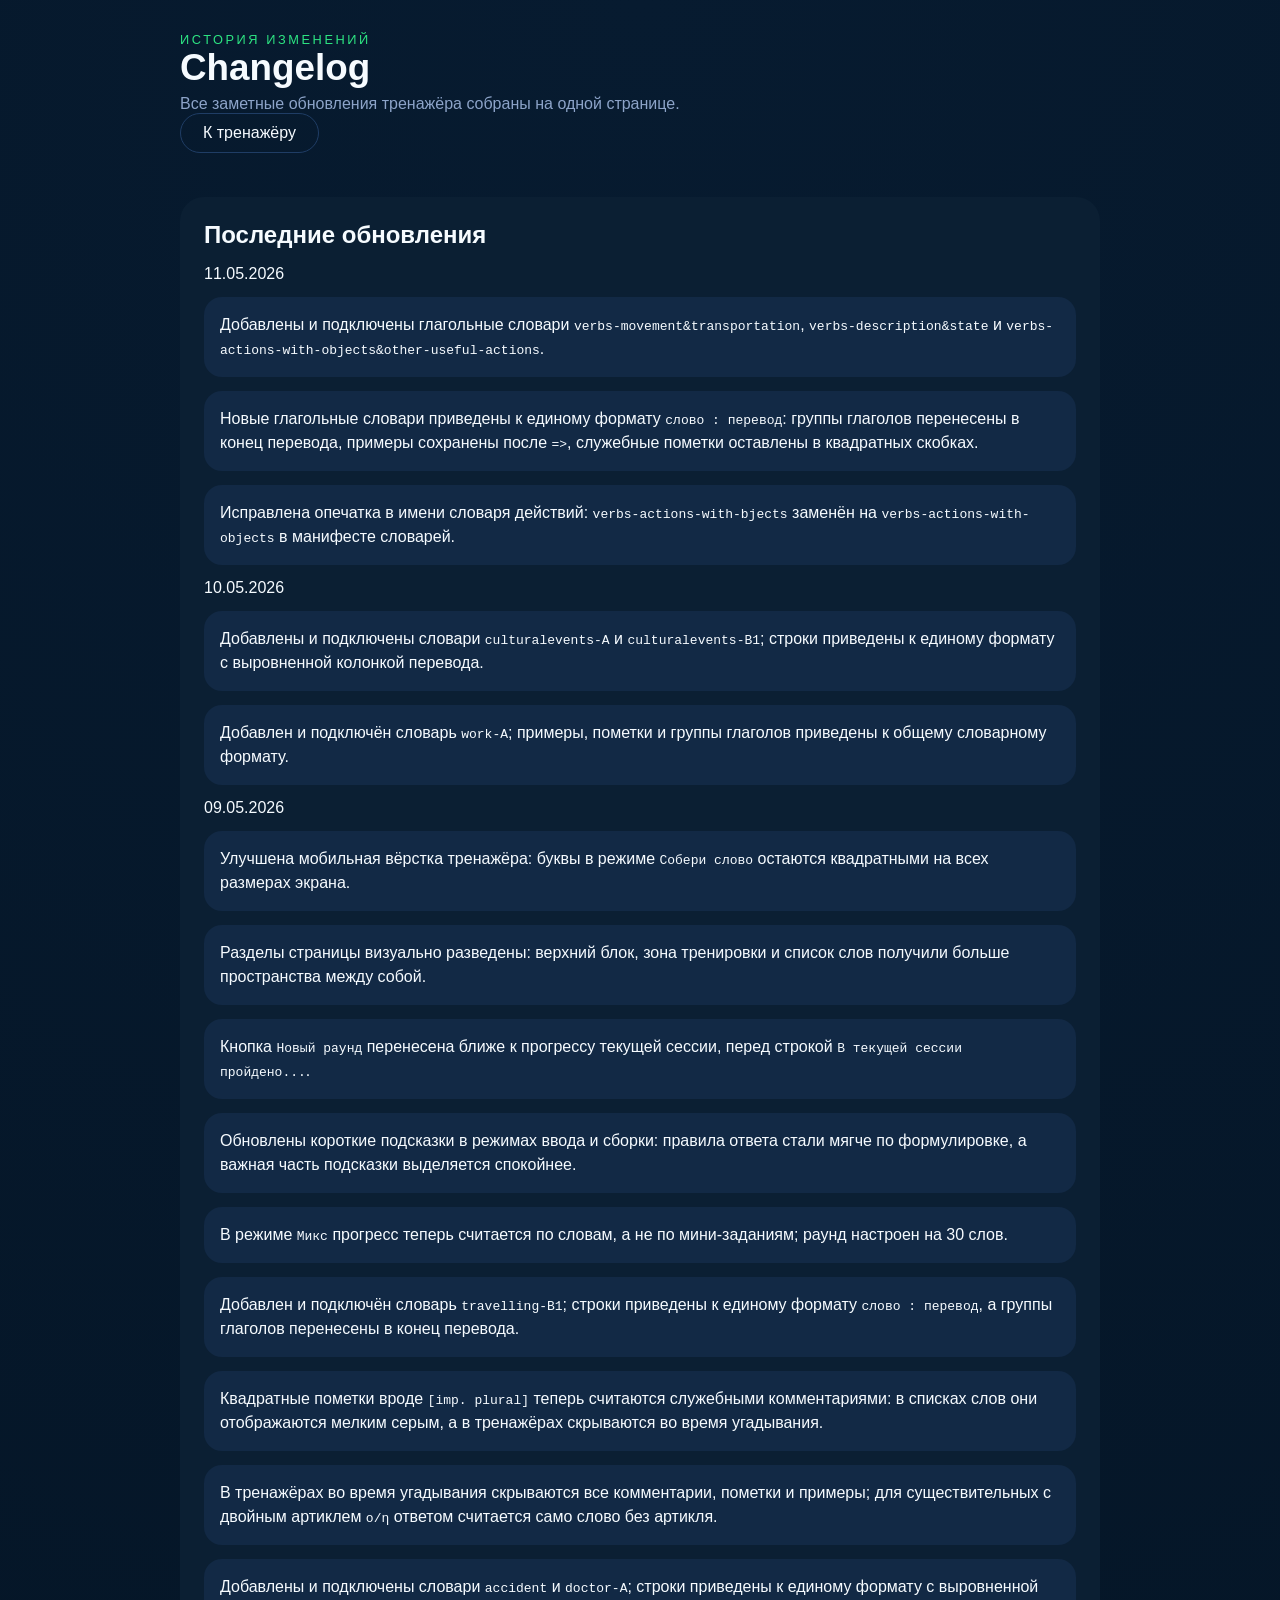
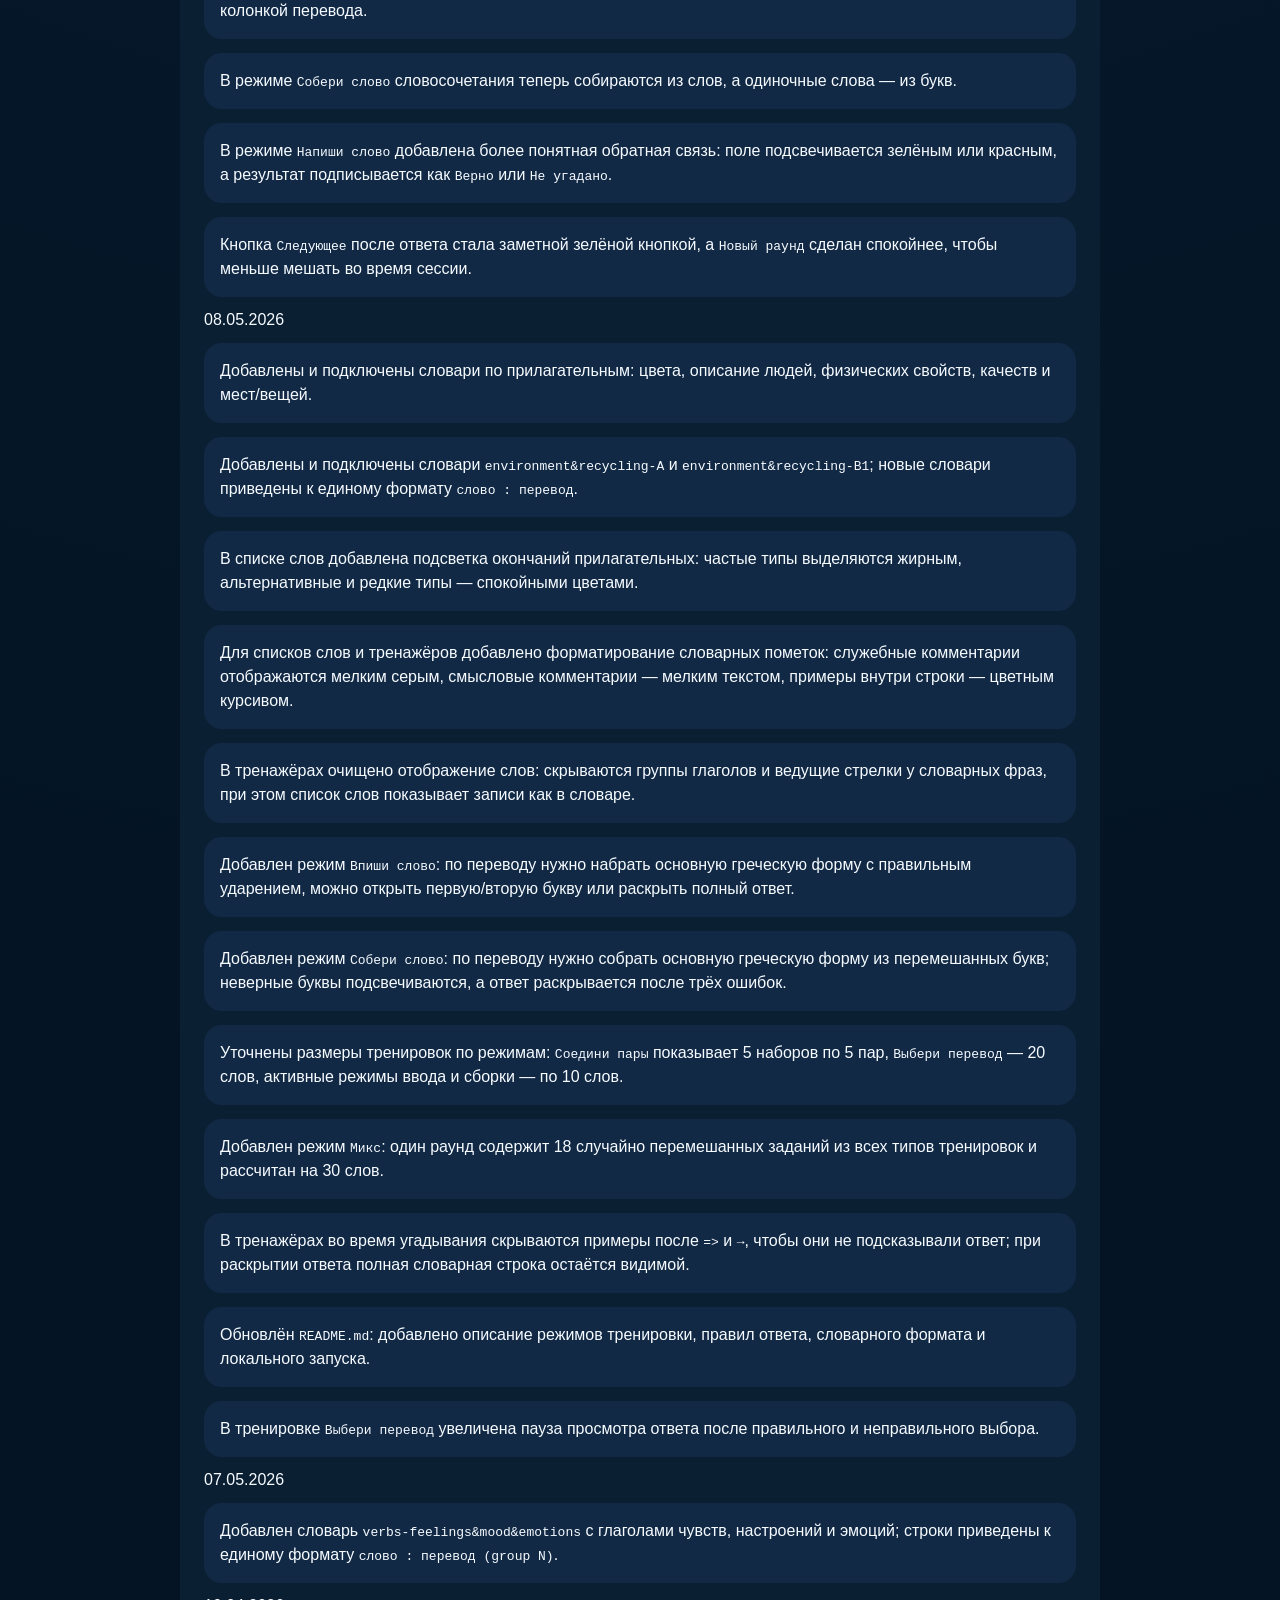
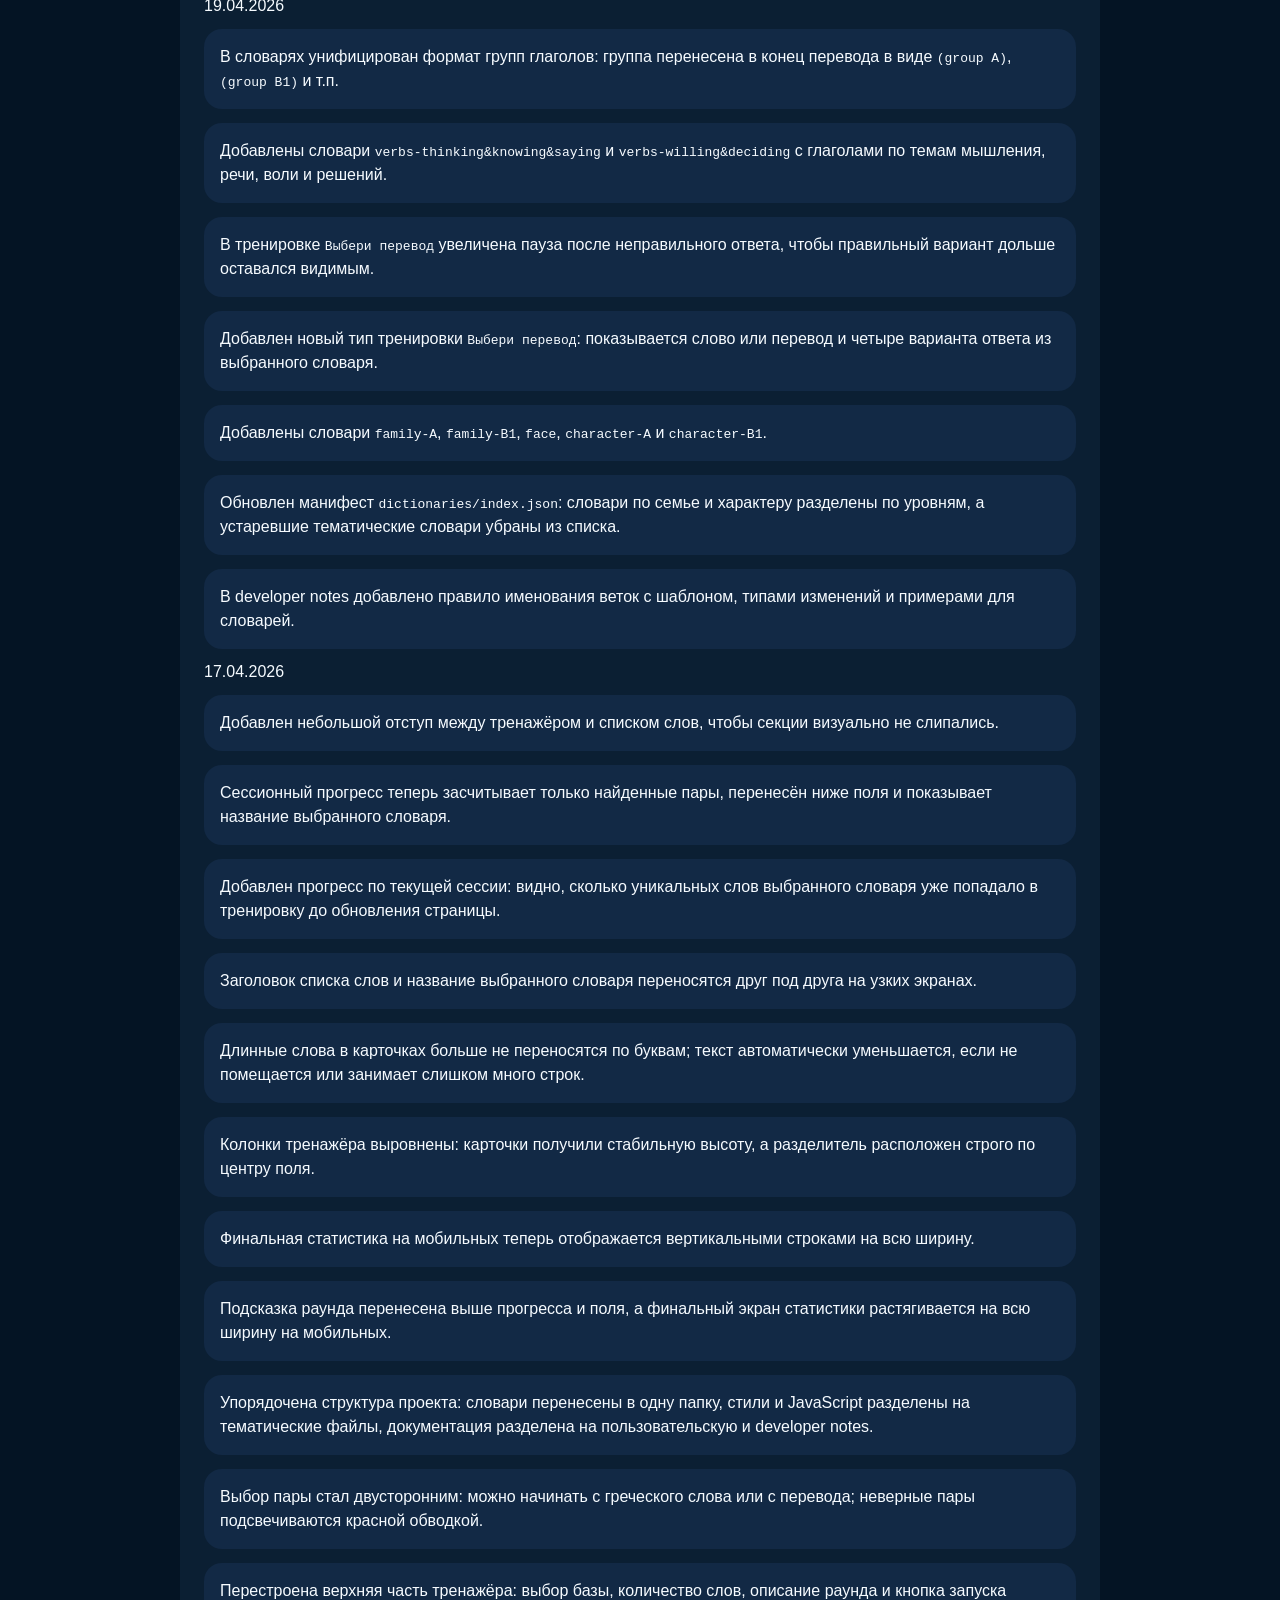
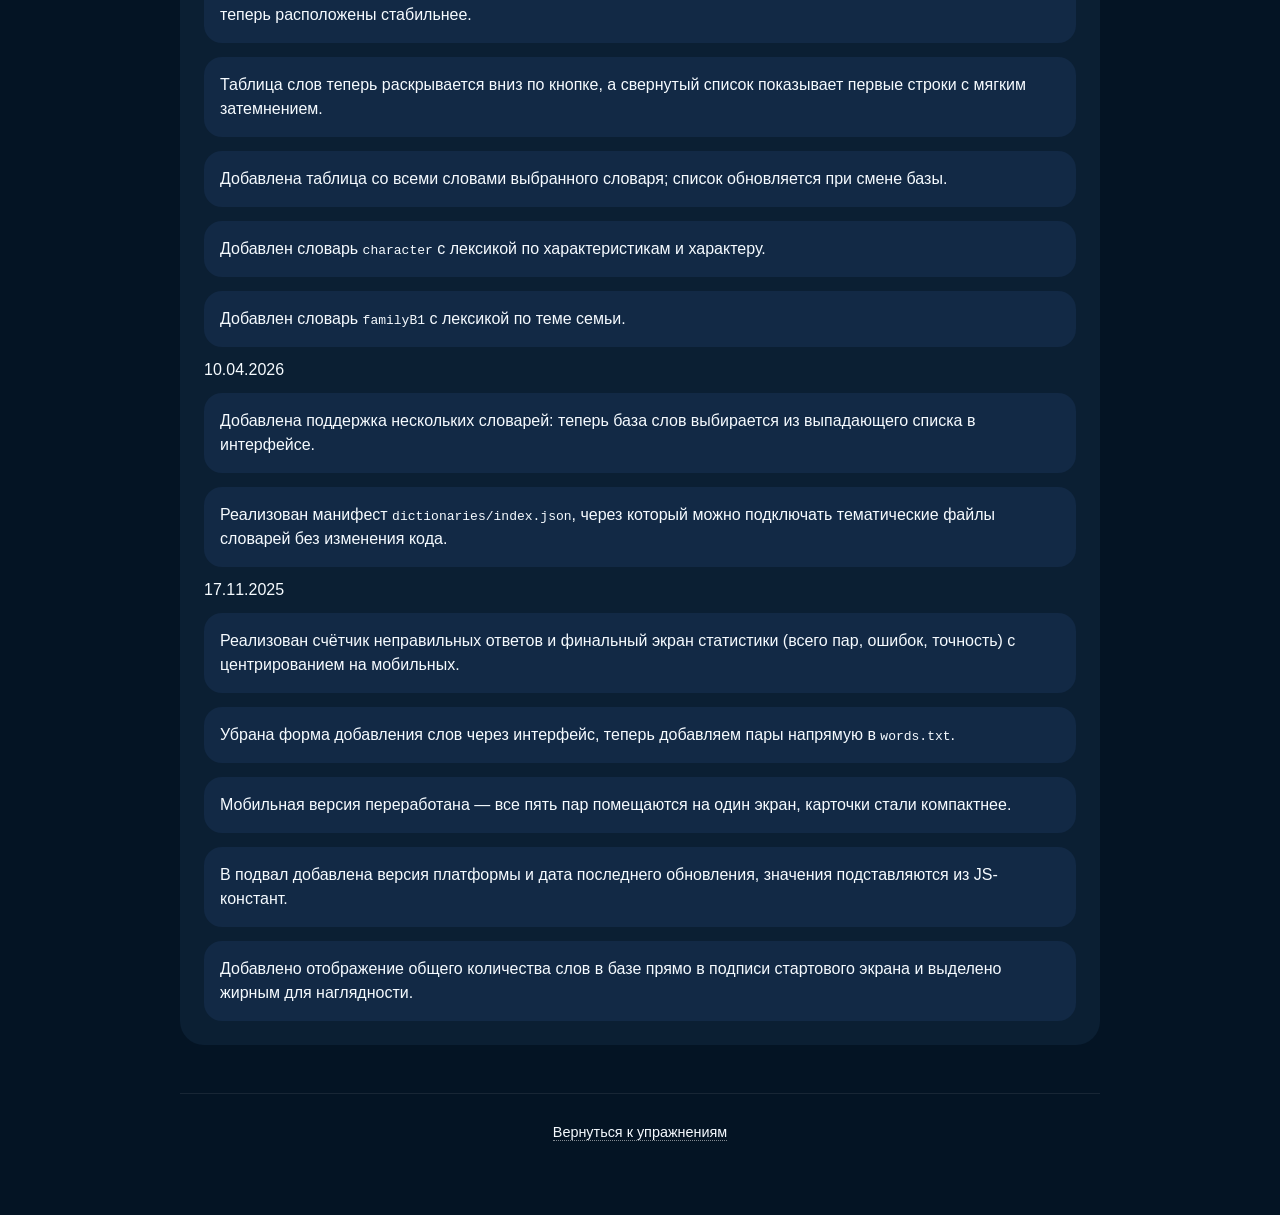
==== commit c7e3cf57: "feat: add more verb dictionaries" ====
--- a/changelog.html
+++ b/changelog.html
@@ -20,6 +20,10 @@
     <section class="changelog-section">
       <h2>Последние обновления</h2>
       <ul class="changelog-list">
+        11.05.2026
+        <li>Добавлены и подключены глагольные словари <code>verbs-movement&amp;transportation</code>, <code>verbs-description&amp;state</code> и <code>verbs-actions-with-objects&amp;other-useful-actions</code>.</li>
+        <li>Новые глагольные словари приведены к единому формату <code>слово : перевод</code>: группы глаголов перенесены в конец перевода, примеры сохранены после <code>=&gt;</code>, служебные пометки оставлены в квадратных скобках.</li>
+        <li>Исправлена опечатка в имени словаря действий: <code>verbs-actions-with-bjects</code> заменён на <code>verbs-actions-with-objects</code> в манифесте словарей.</li>
         10.05.2026
         <li>Добавлены и подключены словари <code>culturalevents-Α</code> и <code>culturalevents-B1</code>; строки приведены к единому формату с выровненной колонкой перевода.</li>
         <li>Добавлен и подключён словарь <code>work-Α</code>; примеры, пометки и группы глаголов приведены к общему словарному формату.</li>
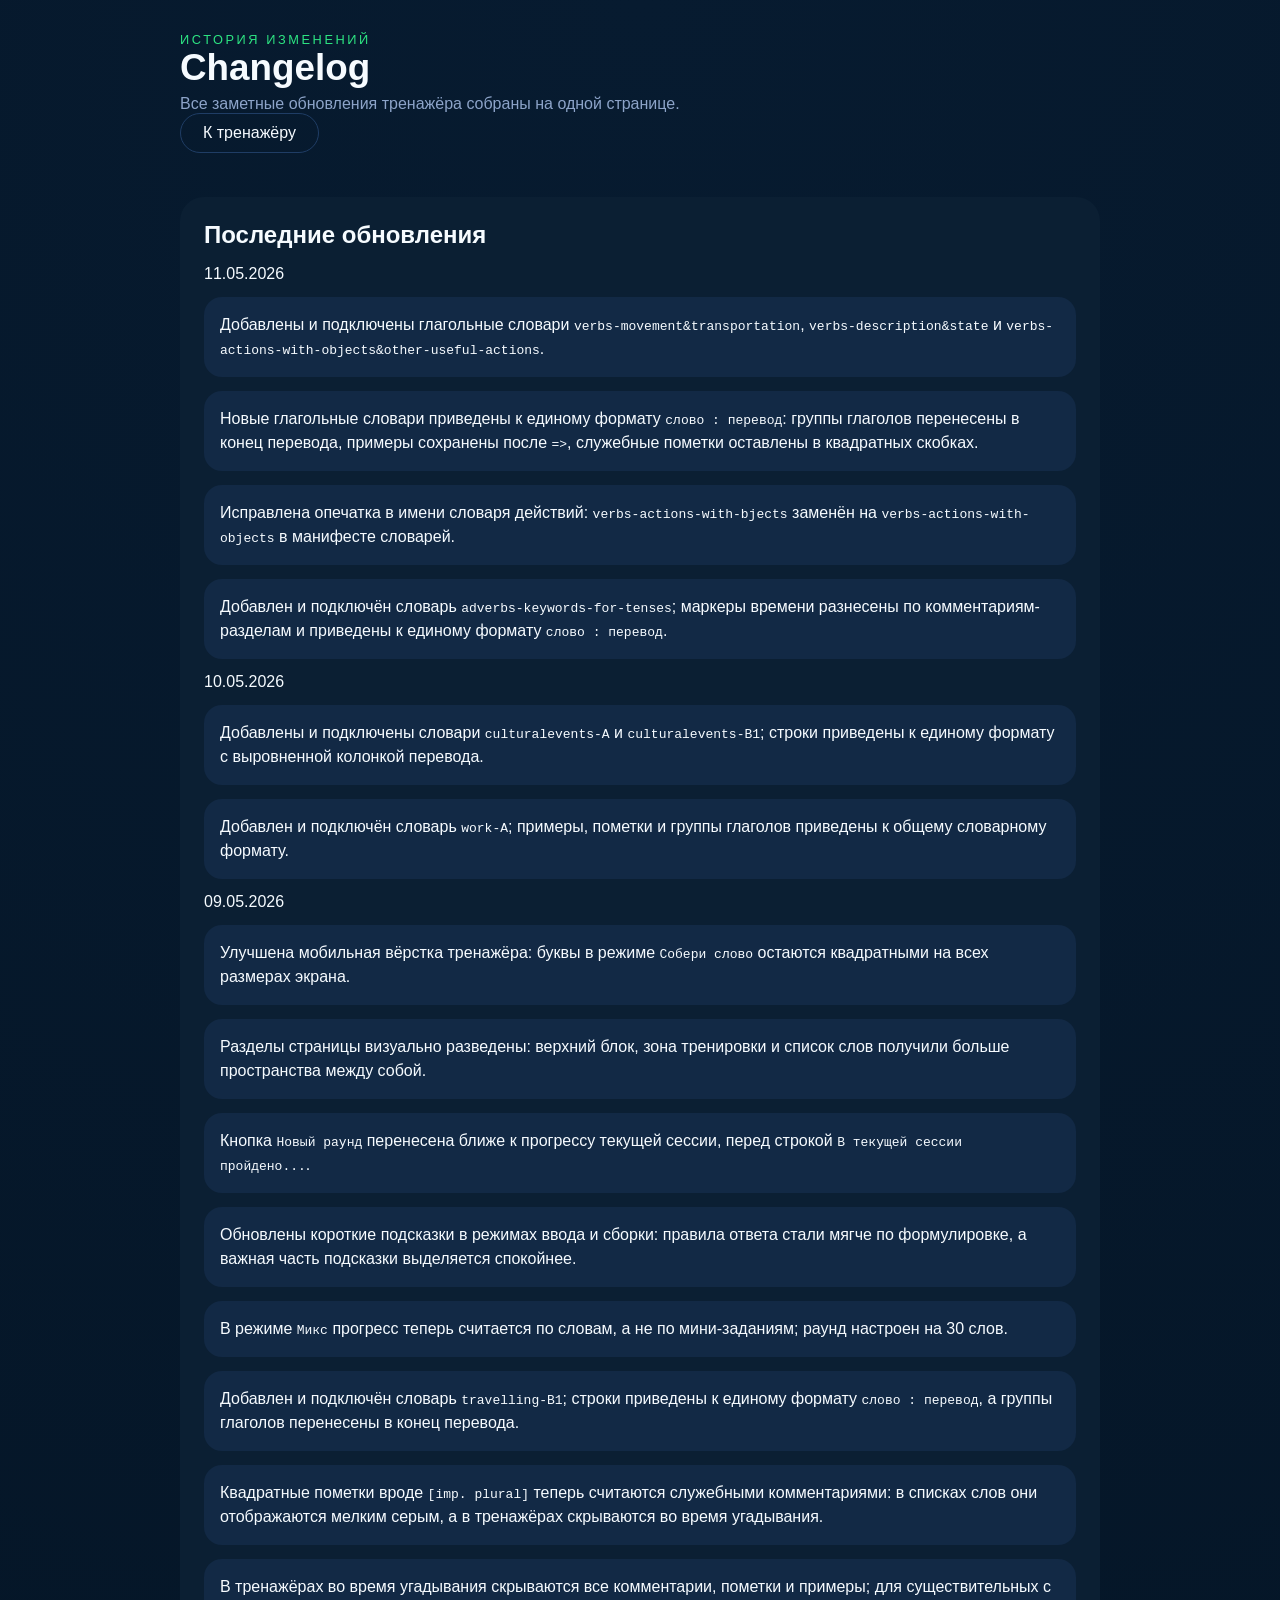
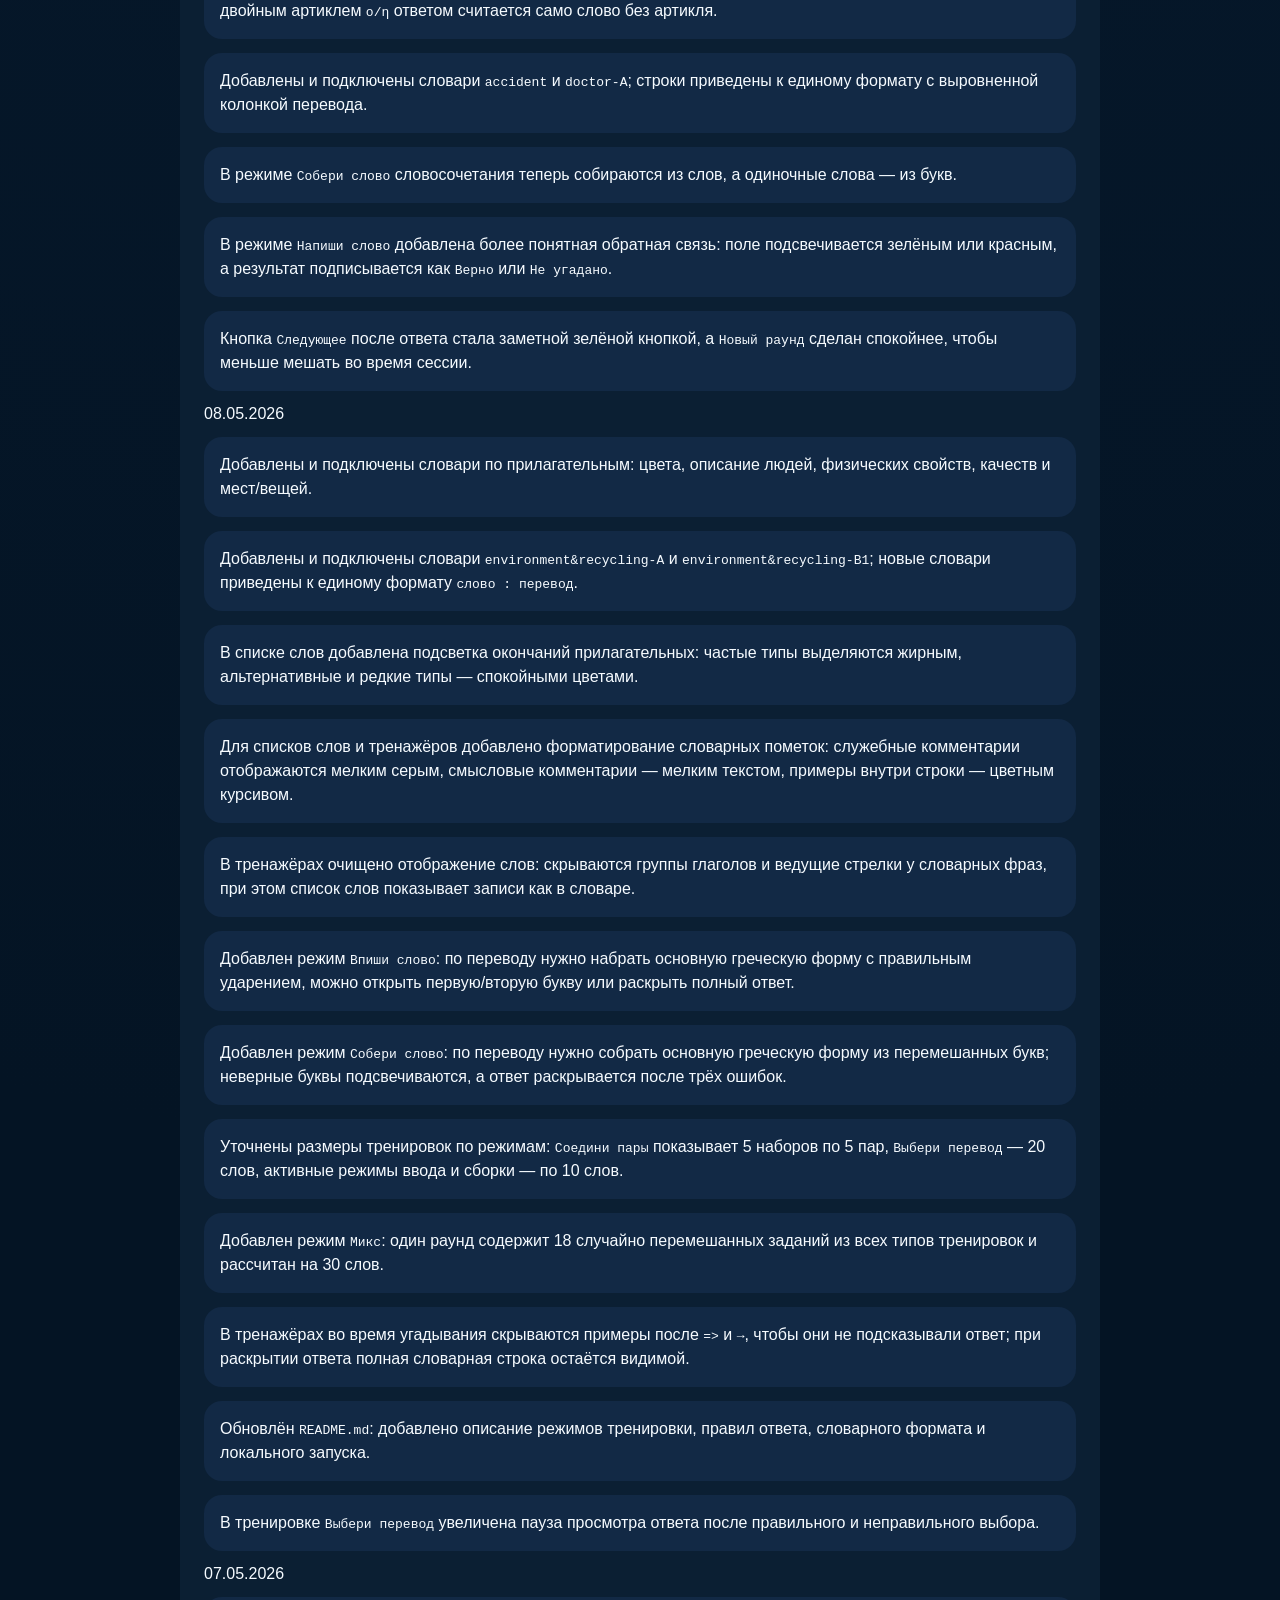
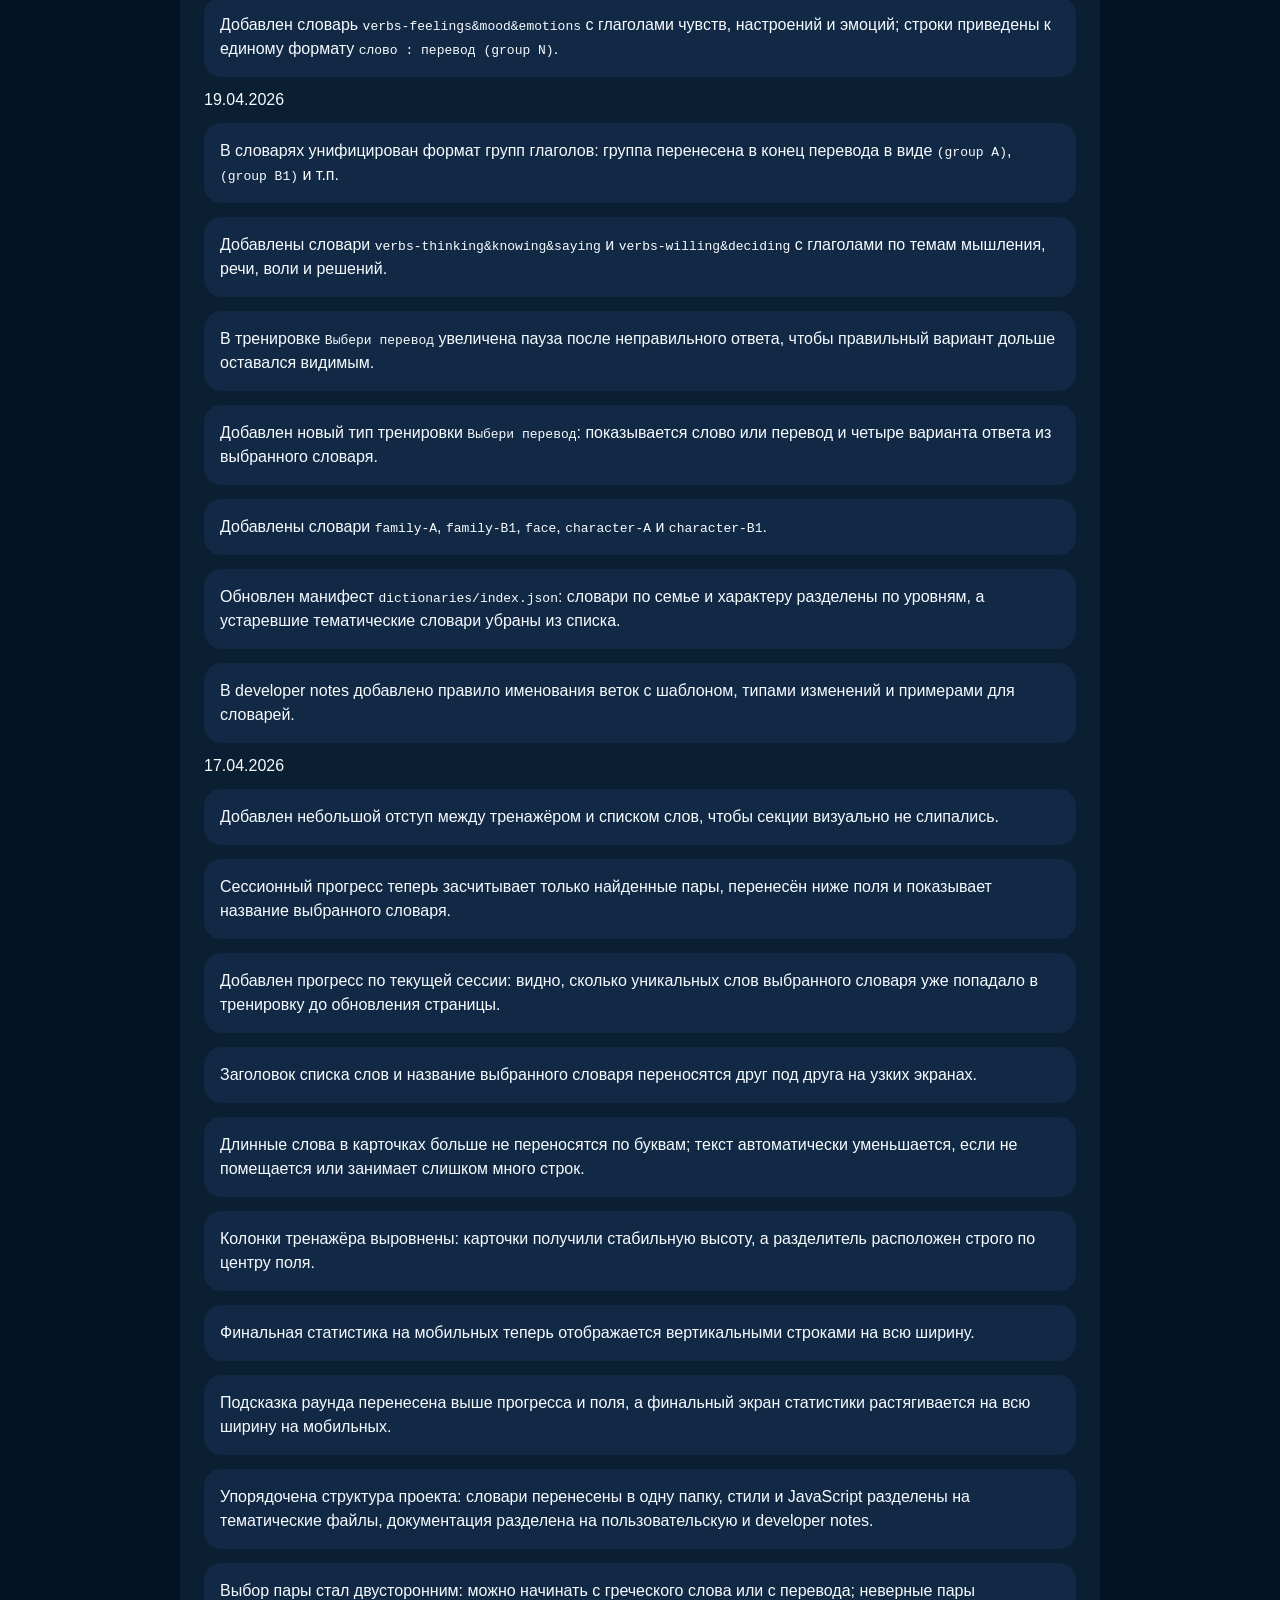
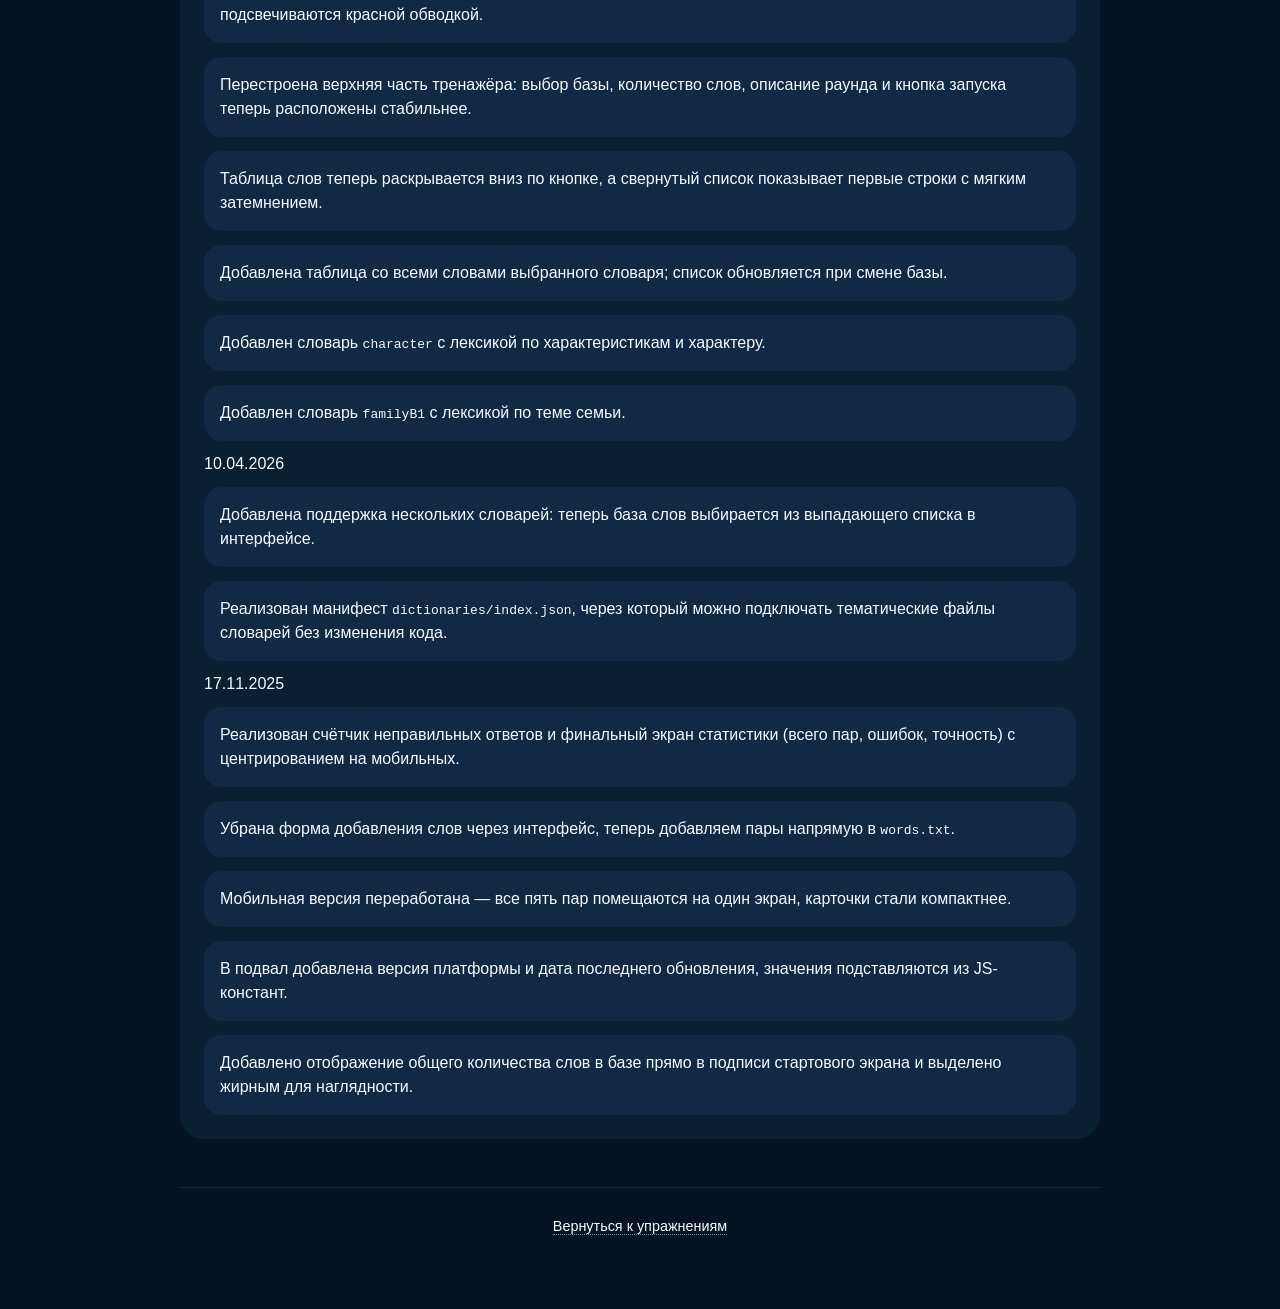
==== commit acf2c9fb: "feat: add adverbs  dictionary" ====
--- a/changelog.html
+++ b/changelog.html
@@ -24,6 +24,7 @@
         <li>Добавлены и подключены глагольные словари <code>verbs-movement&amp;transportation</code>, <code>verbs-description&amp;state</code> и <code>verbs-actions-with-objects&amp;other-useful-actions</code>.</li>
         <li>Новые глагольные словари приведены к единому формату <code>слово : перевод</code>: группы глаголов перенесены в конец перевода, примеры сохранены после <code>=&gt;</code>, служебные пометки оставлены в квадратных скобках.</li>
         <li>Исправлена опечатка в имени словаря действий: <code>verbs-actions-with-bjects</code> заменён на <code>verbs-actions-with-objects</code> в манифесте словарей.</li>
+        <li>Добавлен и подключён словарь <code>adverbs-keywords-for-tenses</code>; маркеры времени разнесены по комментариям-разделам и приведены к единому формату <code>слово : перевод</code>.</li>
         10.05.2026
         <li>Добавлены и подключены словари <code>culturalevents-Α</code> и <code>culturalevents-B1</code>; строки приведены к единому формату с выровненной колонкой перевода.</li>
         <li>Добавлен и подключён словарь <code>work-Α</code>; примеры, пометки и группы глаголов приведены к общему словарному формату.</li>
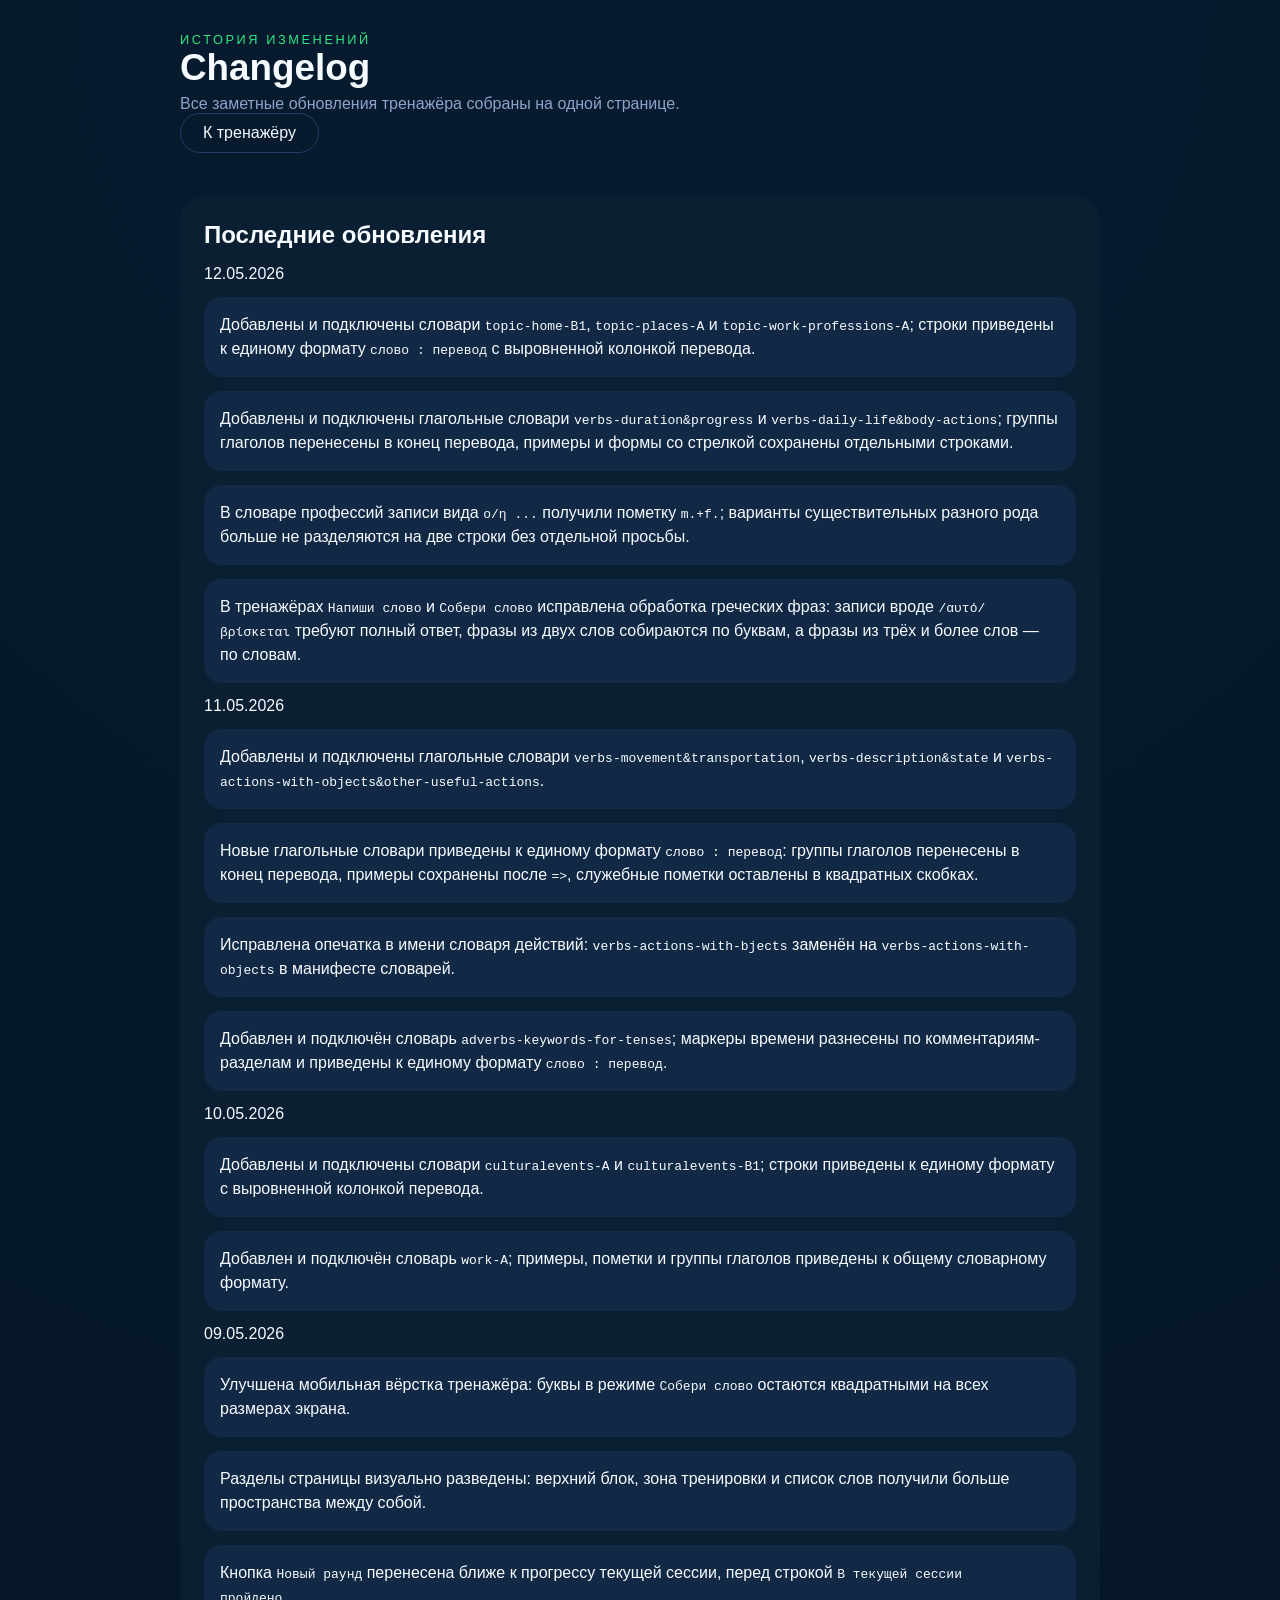
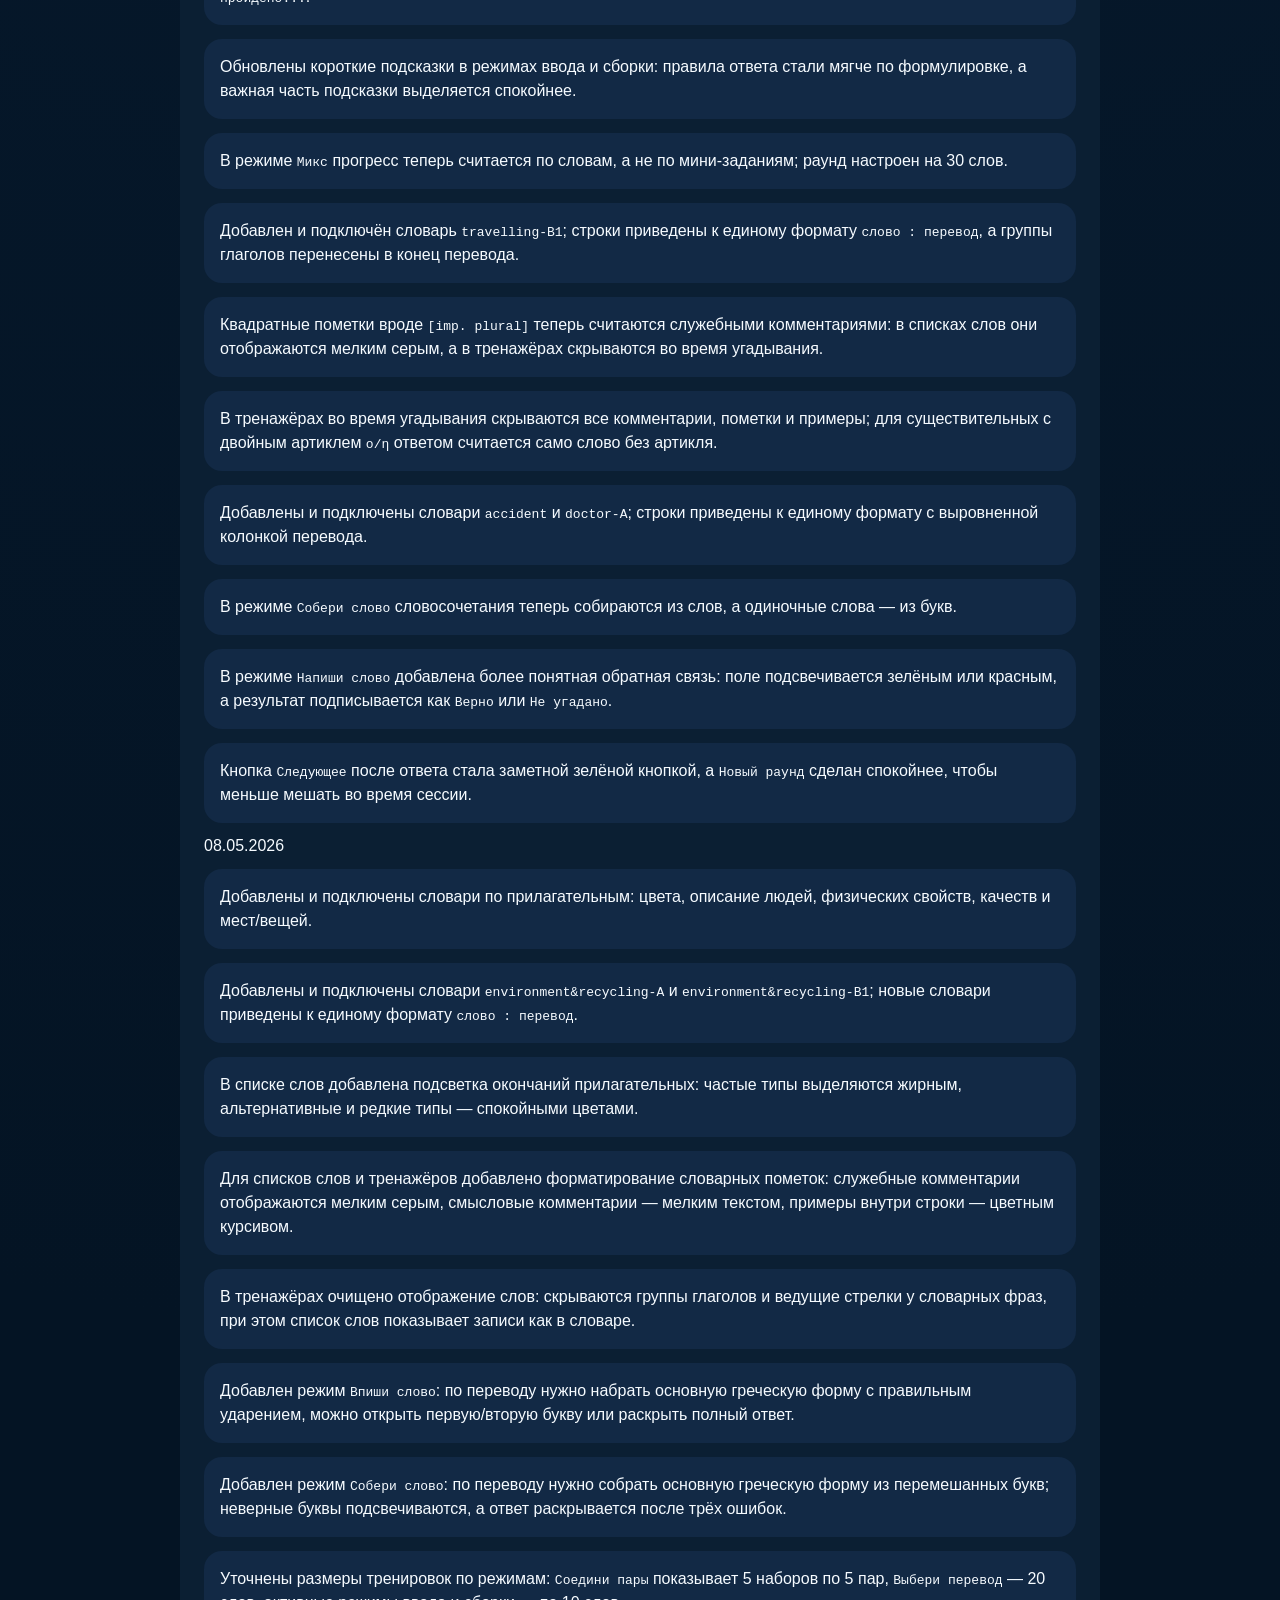
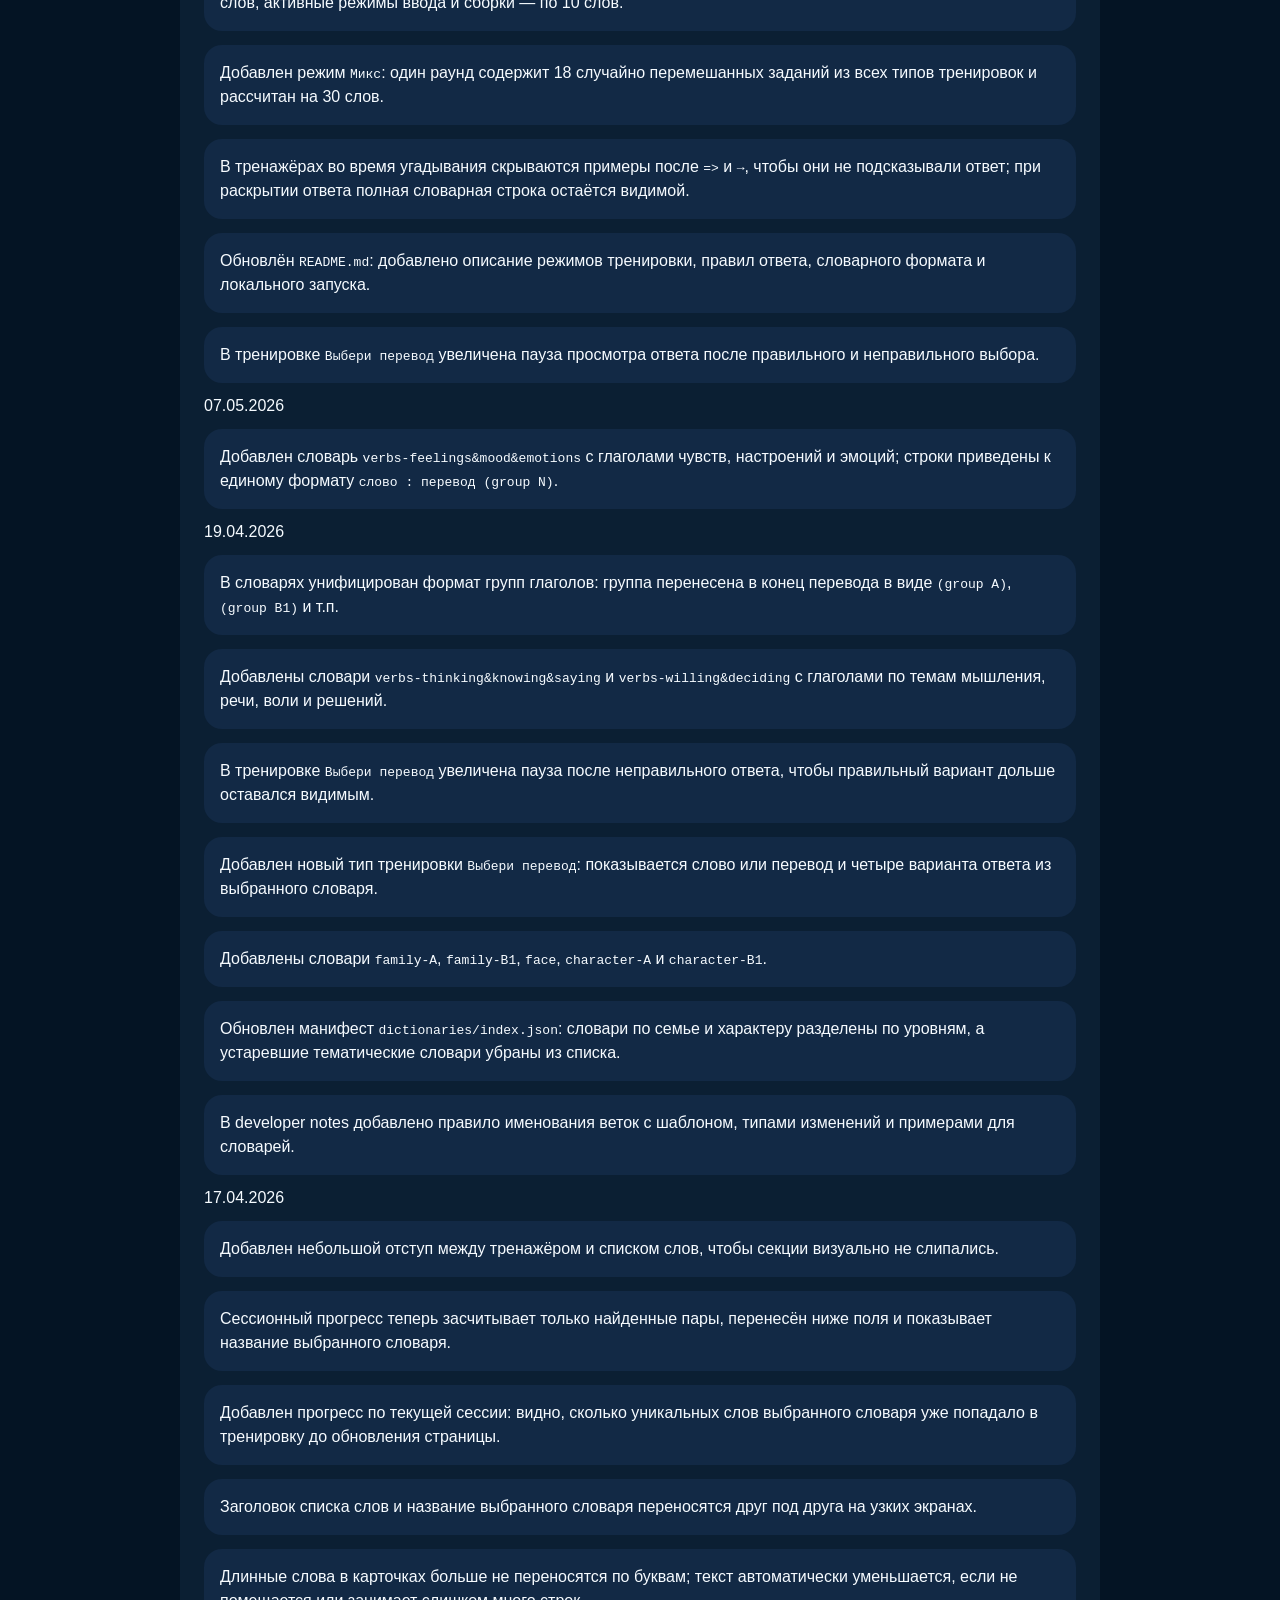
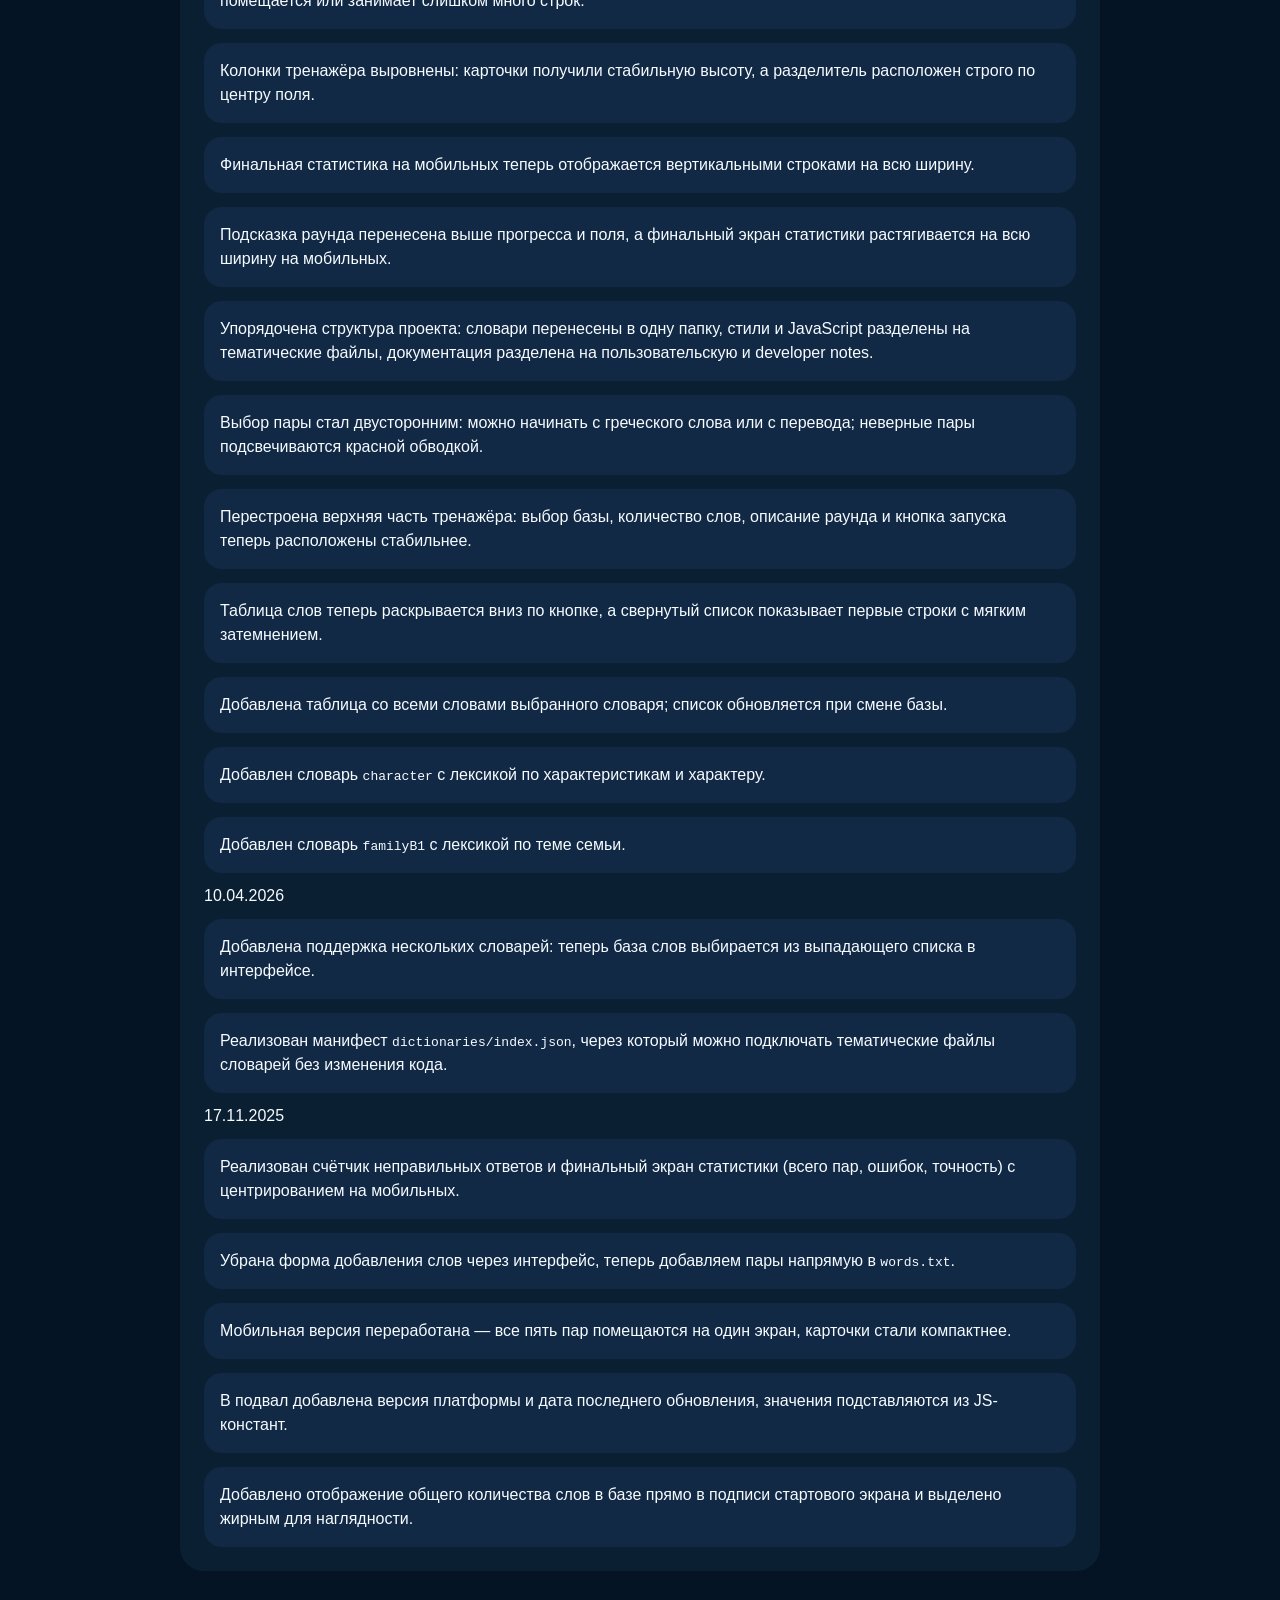
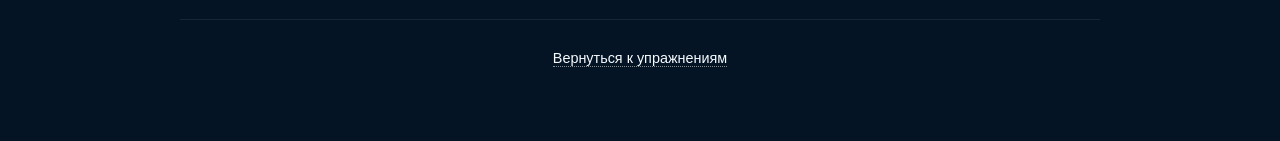
==== commit fb2f97fa: "feat: added new topic and verb dictionaries" ====
--- a/changelog.html
+++ b/changelog.html
@@ -20,6 +20,11 @@
     <section class="changelog-section">
       <h2>Последние обновления</h2>
       <ul class="changelog-list">
+        12.05.2026
+        <li>Добавлены и подключены словари <code>topic-home-B1</code>, <code>topic-places-A</code> и <code>topic-work-professions-A</code>; строки приведены к единому формату <code>слово : перевод</code> с выровненной колонкой перевода.</li>
+        <li>Добавлены и подключены глагольные словари <code>verbs-duration&amp;progress</code> и <code>verbs-daily-life&amp;body-actions</code>; группы глаголов перенесены в конец перевода, примеры и формы со стрелкой сохранены отдельными строками.</li>
+        <li>В словаре профессий записи вида <code>ο/η ...</code> получили пометку <code>m.+f.</code>; варианты существительных разного рода больше не разделяются на две строки без отдельной просьбы.</li>
+        <li>В тренажёрах <code>Напиши слово</code> и <code>Собери слово</code> исправлена обработка греческих фраз: записи вроде <code>/αυτό/ βρίσκεται</code> требуют полный ответ, фразы из двух слов собираются по буквам, а фразы из трёх и более слов — по словам.</li>
         11.05.2026
         <li>Добавлены и подключены глагольные словари <code>verbs-movement&amp;transportation</code>, <code>verbs-description&amp;state</code> и <code>verbs-actions-with-objects&amp;other-useful-actions</code>.</li>
         <li>Новые глагольные словари приведены к единому формату <code>слово : перевод</code>: группы глаголов перенесены в конец перевода, примеры сохранены после <code>=&gt;</code>, служебные пометки оставлены в квадратных скобках.</li>
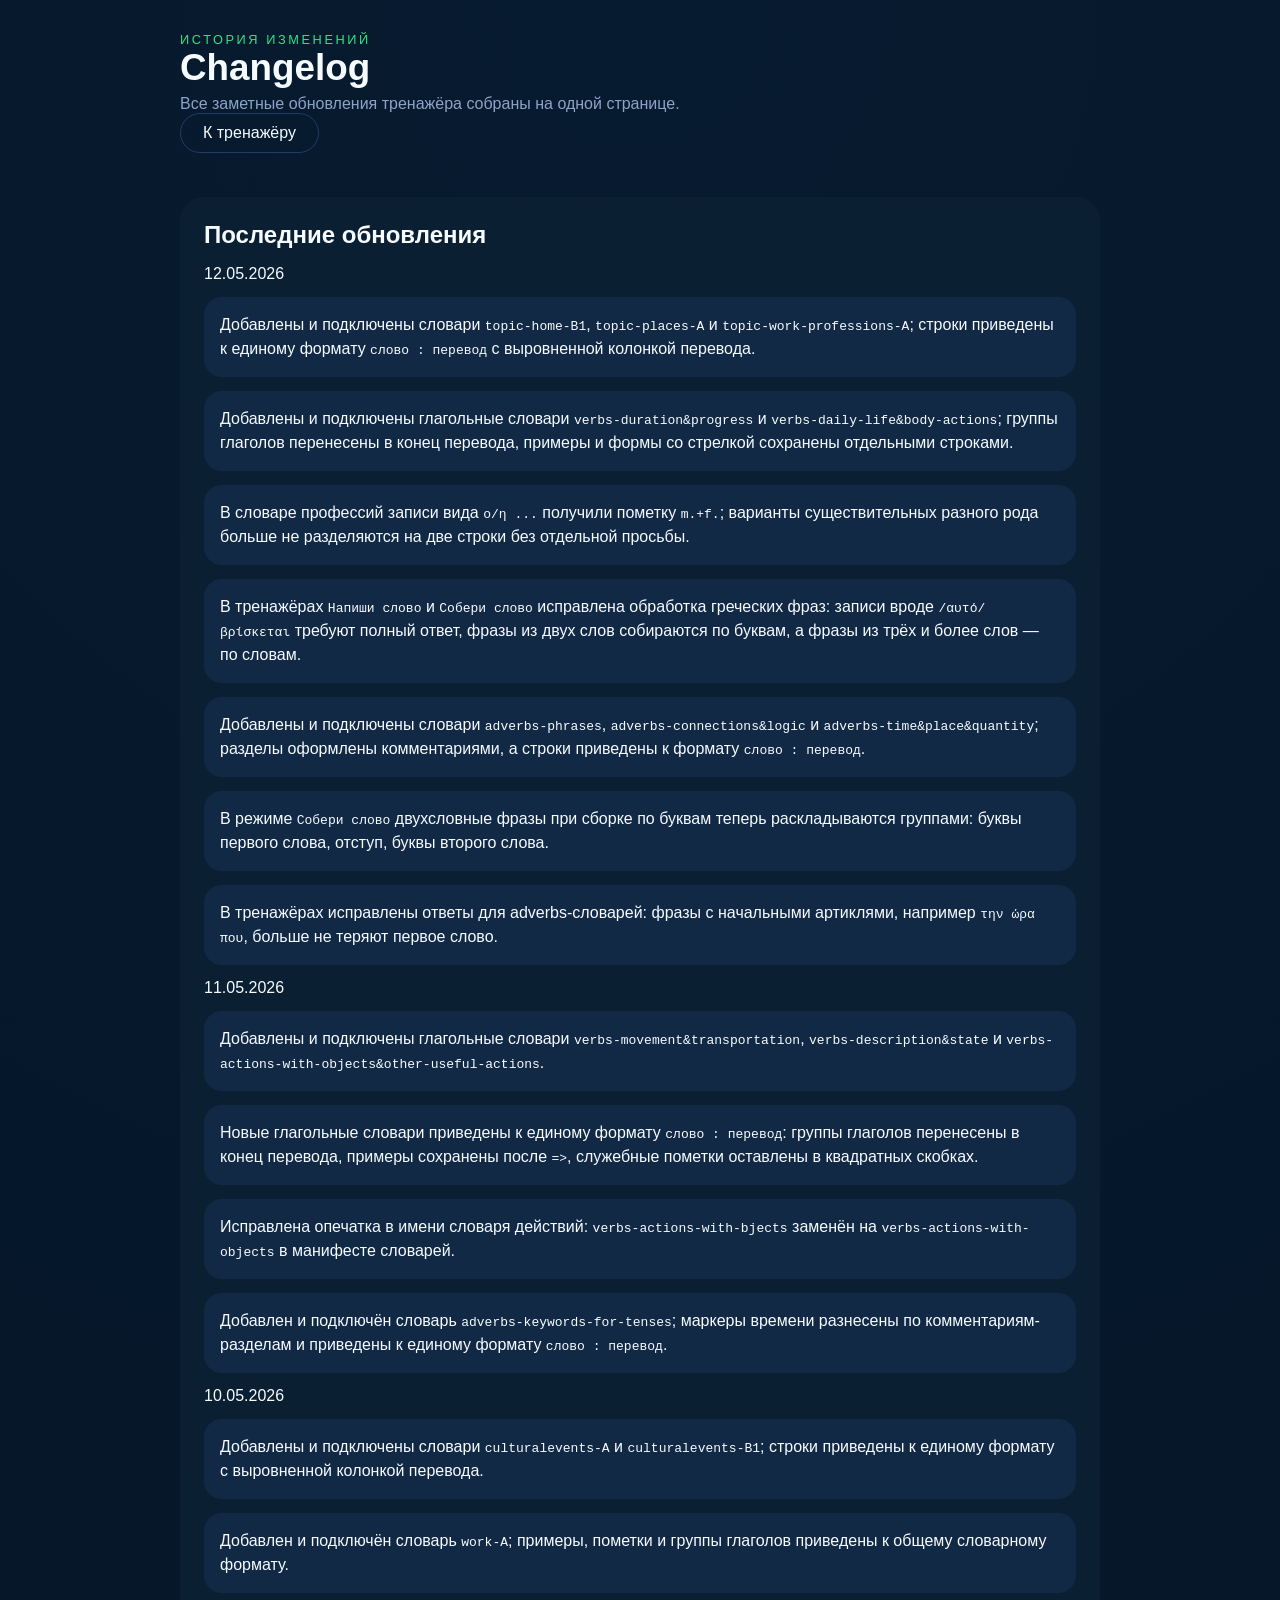
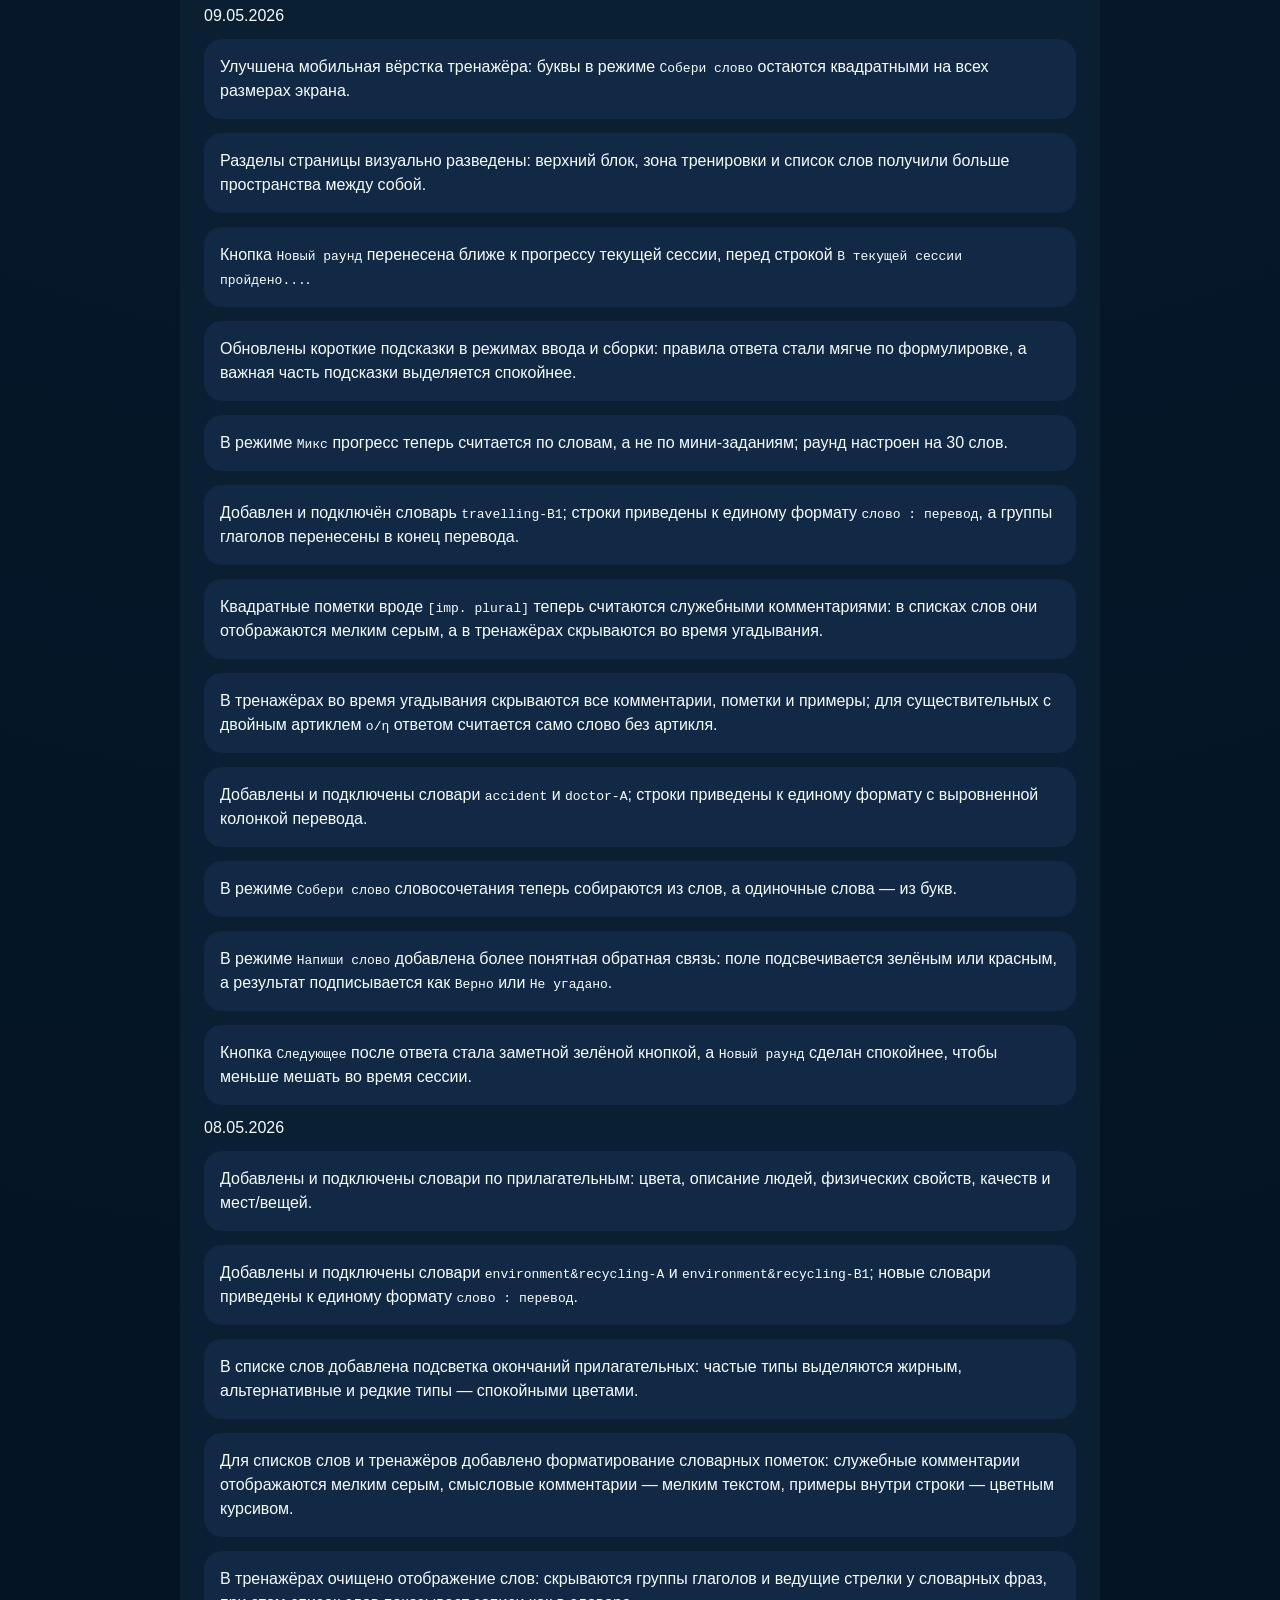
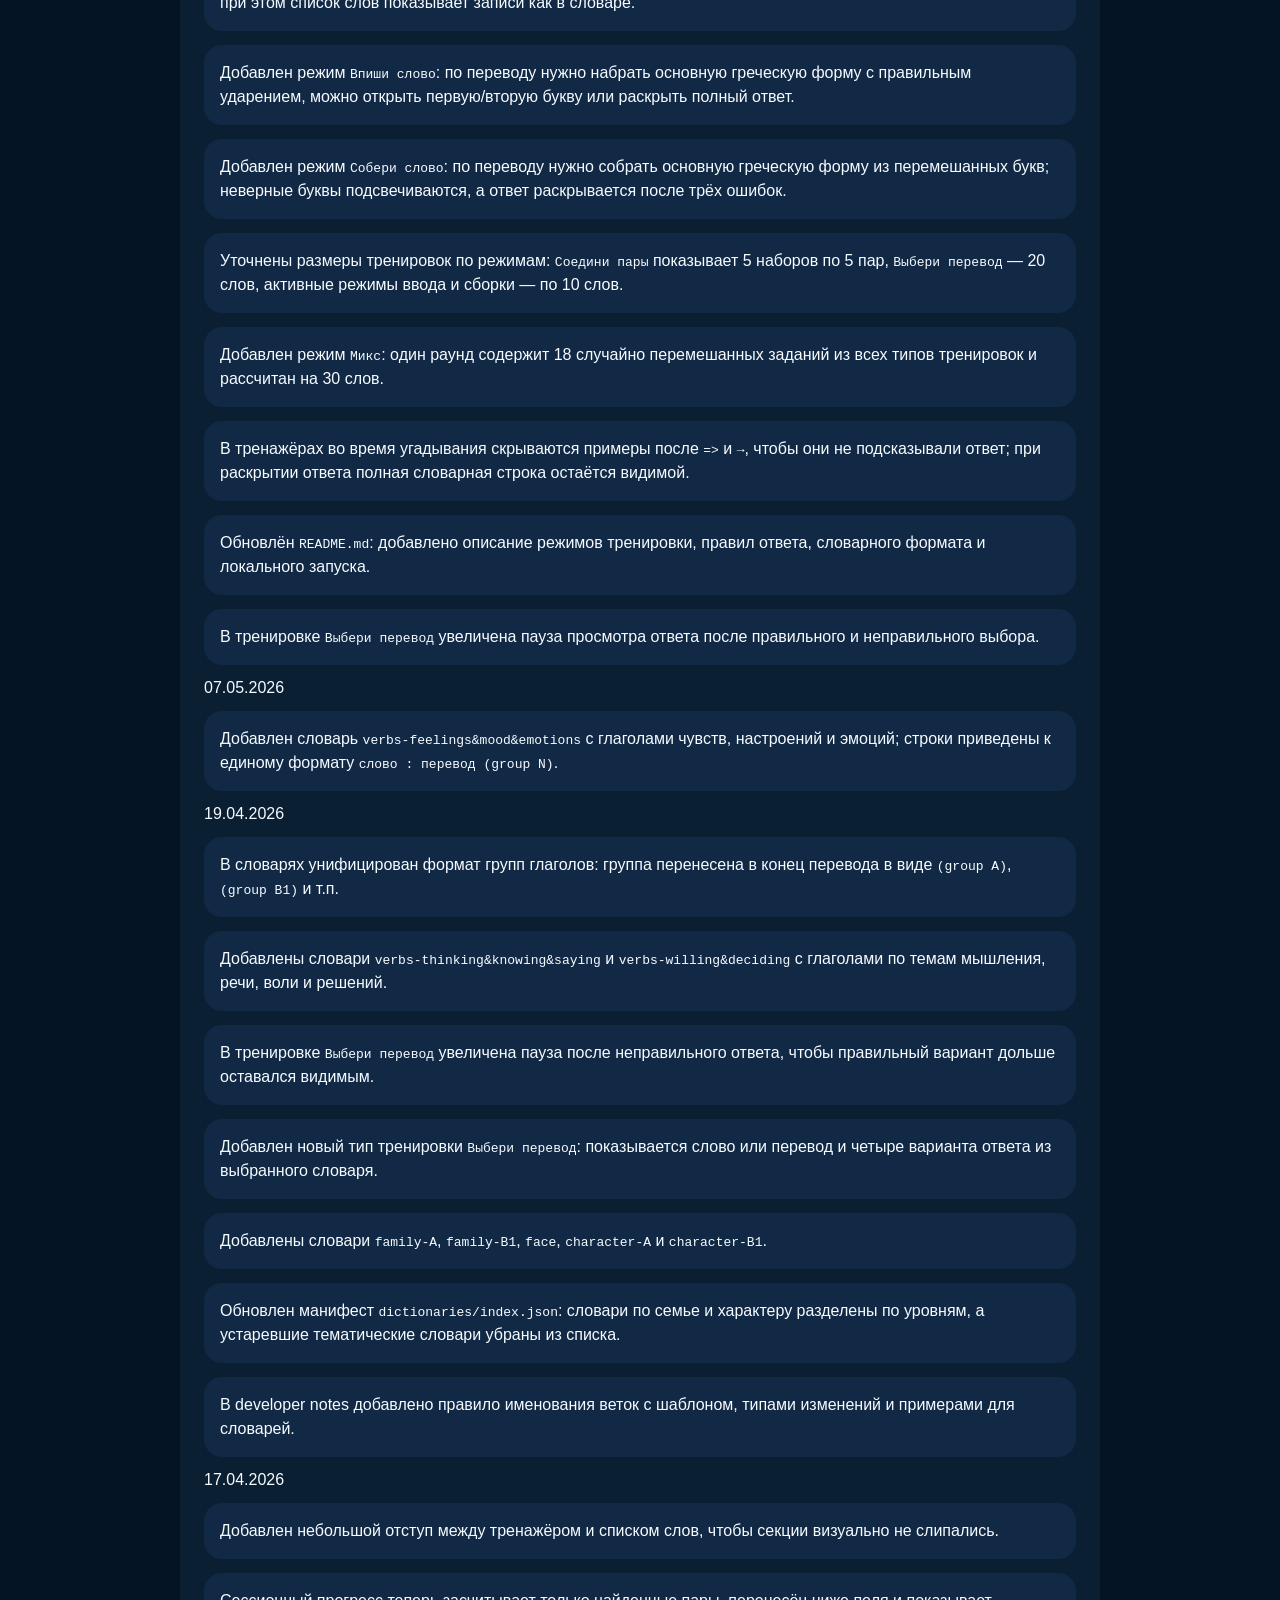
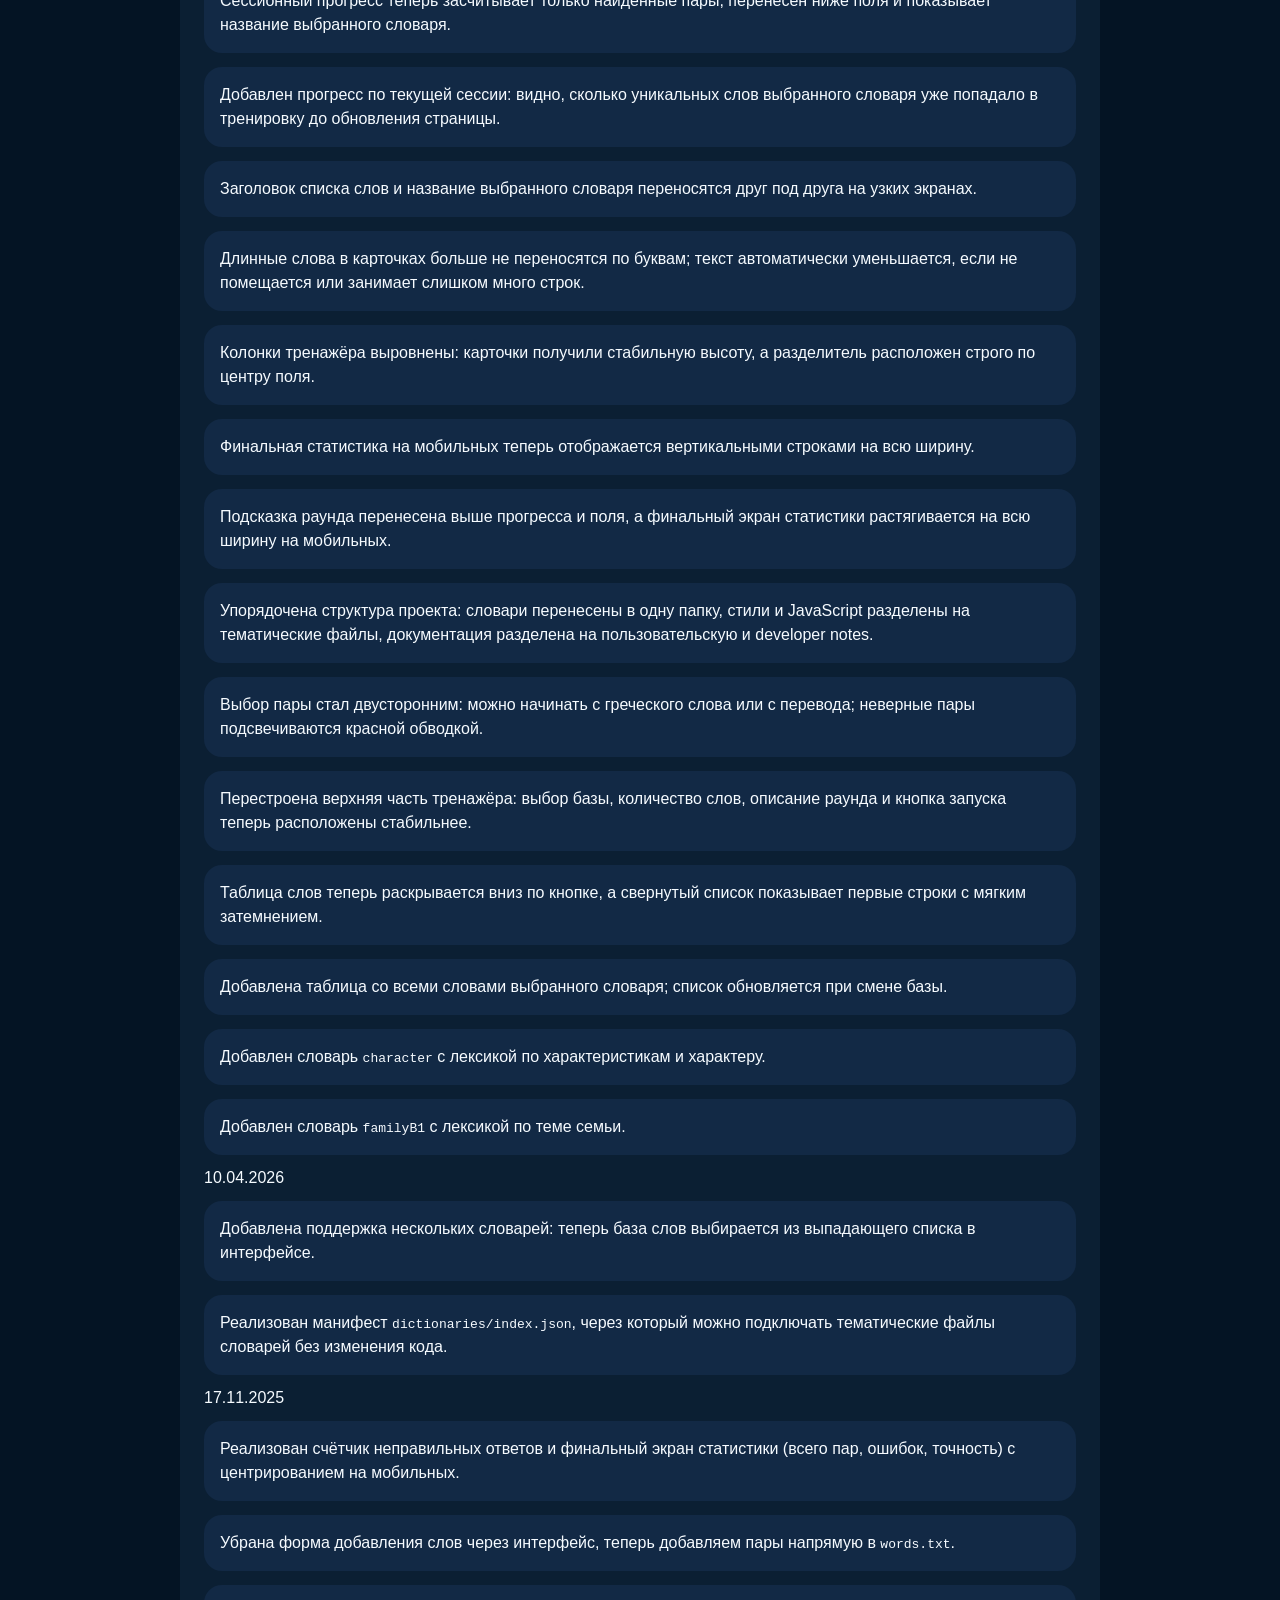
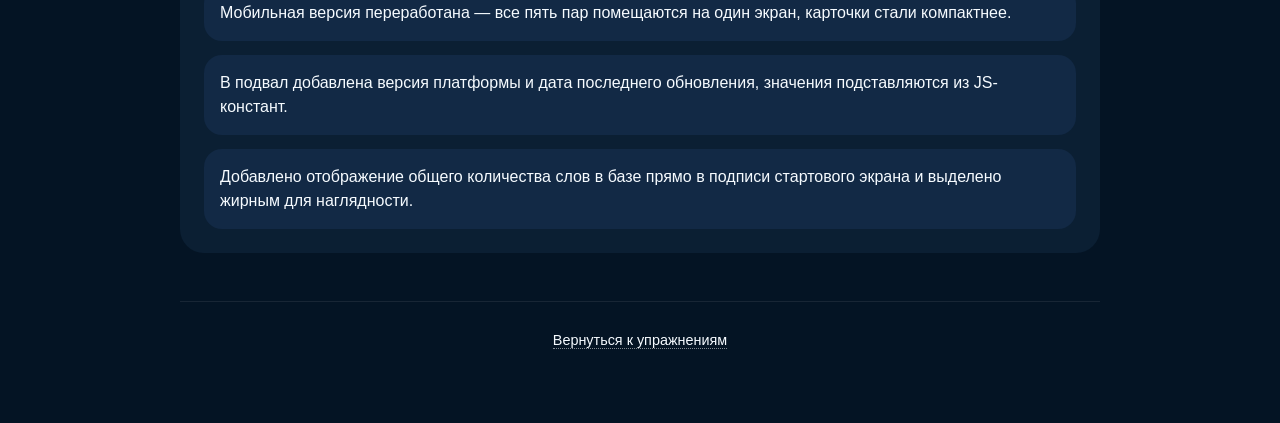
==== commit 69d823b4: "feat: added adverb dictionaries and improved build trainer" ====
--- a/changelog.html
+++ b/changelog.html
@@ -25,6 +25,9 @@
         <li>Добавлены и подключены глагольные словари <code>verbs-duration&amp;progress</code> и <code>verbs-daily-life&amp;body-actions</code>; группы глаголов перенесены в конец перевода, примеры и формы со стрелкой сохранены отдельными строками.</li>
         <li>В словаре профессий записи вида <code>ο/η ...</code> получили пометку <code>m.+f.</code>; варианты существительных разного рода больше не разделяются на две строки без отдельной просьбы.</li>
         <li>В тренажёрах <code>Напиши слово</code> и <code>Собери слово</code> исправлена обработка греческих фраз: записи вроде <code>/αυτό/ βρίσκεται</code> требуют полный ответ, фразы из двух слов собираются по буквам, а фразы из трёх и более слов — по словам.</li>
+        <li>Добавлены и подключены словари <code>adverbs-phrases</code>, <code>adverbs-connections&amp;logic</code> и <code>adverbs-time&amp;place&amp;quantity</code>; разделы оформлены комментариями, а строки приведены к формату <code>слово : перевод</code>.</li>
+        <li>В режиме <code>Собери слово</code> двухсловные фразы при сборке по буквам теперь раскладываются группами: буквы первого слова, отступ, буквы второго слова.</li>
+        <li>В тренажёрах исправлены ответы для adverbs-словарей: фразы с начальными артиклями, например <code>την ώρα που</code>, больше не теряют первое слово.</li>
         11.05.2026
         <li>Добавлены и подключены глагольные словари <code>verbs-movement&amp;transportation</code>, <code>verbs-description&amp;state</code> и <code>verbs-actions-with-objects&amp;other-useful-actions</code>.</li>
         <li>Новые глагольные словари приведены к единому формату <code>слово : перевод</code>: группы глаголов перенесены в конец перевода, примеры сохранены после <code>=&gt;</code>, служебные пометки оставлены в квадратных скобках.</li>
